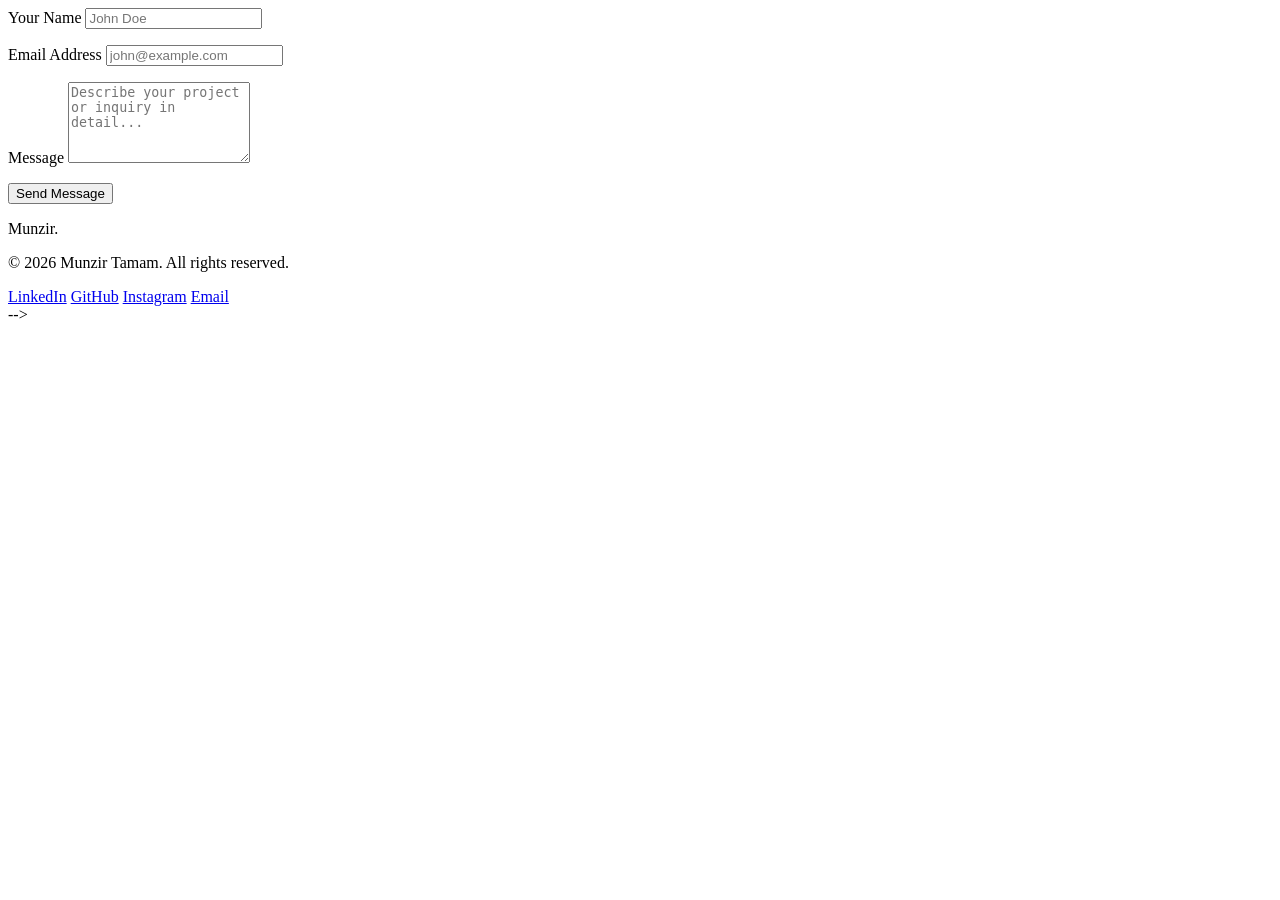
==== contact.html @ 4619d2ed "Initial commit: portofolio statis" ====
<!-- <!DOCTYPE html>
<html lang="en">
<head>
    <meta charset="UTF-8">
    <meta name="viewport" content="width=device-width, initial-scale=1.0">
    <title>Munzir Tamam - Professional System Engineer</title>
    <link rel="stylesheet" href="css/app.css">
    <link rel="stylesheet" href="css/custom.css">
</head>
<body class="bg-slate-50 text-slate-800 antialiased font-sans">

    <header id="main-header" class="fixed top-0 inset-x-0 z-50 transition-all duration-300 bg-white/90 backdrop-blur-md border-b border-slate-200/80 shadow-2xs">

        <nav class="max-w-7xl mx-auto px-4 sm:px-8 flex items-center justify-between h-20 transition-all duration-300" id="main-nav" aria-label="Main Navigation">

            <a href="index.html" class="text-2xl font-bold tracking-tight text-slate-900">
                Munzir<span class="text-blue-600">.</span>
            </a>

            <ul class="hidden md:flex items-center space-x-10 text-base font-bold text-slate-600">
                <li><a href="index.html" class="hover:text-slate-900 transition-colors">Home</a></li>
                <li><a href="experience.html" class="hover:text-slate-900 transition-colors">Experience</a></li>
                <li><a href="skills.html" class="hover:text-slate-900 transition-colors">Skills</a></li>
                <li><a href="projects.html" class="hover:text-slate-900 transition-colors">Projects</a></li>
                <li><a href="contact.html" class="text-blue-600">Contact</a></li>
            </ul>

            <div class="hidden md:block">
                <a href="contact.html" class="px-6 py-3 rounded-xl text-sm font-bold bg-blue-600 hover:bg-blue-500 text-white shadow-lg shadow-blue-600/20 transition-all">
                    Hire Me
                </a>
            </div>

            <button id="menu-toggle" class="md:hidden p-2 rounded-xl border border-slate-200 bg-slate-50 text-slate-700 font-bold cursor-pointer">
                &#9776;
            </button>

        </nav>

        <menu id="mobile-menu" class="hidden max-w-7xl mx-auto px-4 sm:px-8 pb-6 flex flex-col space-y-4 text-base font-bold text-slate-700 border-t border-slate-100 pt-4 md:hidden">
            <li><a href="index.html">Home</a></li>
            <li><a href="experience.html">Experience</a></li>
            <li><a href="skills.html">Skills</a></li>
            <li><a href="projects.html">Projects</a></li>
            <li><a href="contact.html" class="text-blue-600">Contact</a></li>
            <li class="pt-2">
                <a href="contact.html" class="block text-center w-full py-3 rounded-xl bg-blue-600 text-white">Hire Me</a>
            </li>
        </menu>

    </header>

    <main class="pt-24 min-h-[calc(100vh-10rem)]">

        <section class="max-w-7xl mx-auto px-4 sm:px-8 pt-24 pb-20 grid gap-16 md:grid-cols-2 items-start">

            <aside class="flex flex-col justify-between h-full">
                <header>
                    <span class="inline-flex items-center gap-2 px-5 py-2 rounded-full text-sm font-bold bg-blue-50 text-blue-600 border border-blue-100 uppercase tracking-wider mb-6">
                        Get In Touch
                    </span>
                    <h1 class="text-4xl sm:text-6xl font-extrabold text-slate-900 tracking-tight leading-tight">
                        Let's connect.
                    </h1>
                    <p class="mt-6 text-xl text-slate-500 leading-relaxed max-w-xl">
                        Whether you have a question about a system configuration, want to discuss an infrastructure deployment, or just want to say hello, I'd love to hear from you.
                    </p>
                </header>

                <address class="mt-12 not-italic border-t border-slate-200 pt-8 space-y-6 text-lg font-medium text-slate-600">
                    <p class="flex items-center gap-3">
                        <span class="text-blue-600 font-bold" aria-hidden="true">&#9993;&#65039;</span>
                        <a href="mailto:munzirt07@gmail.com" class="text-slate-900 font-bold hover:text-blue-600 transition-colors">munzirt07@gmail.com</a>
                    </p>
                    <p class="flex items-center gap-3">
                        <span class="text-blue-600 font-bold" aria-hidden="true">&#127760;</span>
                        <span>Jakarta, Indonesia</span>
                    </p>
                </address>

                <footer class="mt-12 flex gap-6 text-base font-bold text-slate-400">
                    <a href="https://www.linkedin.com/in/munzirtamam" target="_blank" rel="noopener noreferrer" class="hover:text-slate-900 transition-colors">LinkedIn</a>
                <a href="https://github.com/MunzirT" target="_blank" rel="noopener noreferrer" class="hover:text-slate-900 transition-colors">GitHub</a>
                <a href="https://www.instagram.com/hipopotamam" target="_blank" rel="noopener noreferrer" class="hover:text-slate-900 transition-colors">Instagram</a>
                <a href="mailto:munzirt07@gmail.com" class="hover:text-slate-900 transition-colors">Email</a>
                </footer>
            </aside>

            <!-- FORMULIR STATIS via FormSubmit.co -->
            <form action="https://formsubmit.co/munzirt07@gmail.com" method="POST" class="bg-slate-50/60 p-8 sm:p-10 rounded-3xl border border-slate-200/80 shadow-2xs space-y-8">

                <input type="hidden" name="_subject" value="New Inquiry from Portfolio Website!">
                <input type="hidden" name="_template" value="table">
                <input type="hidden" name="_captcha" value="false">

                <p class="flex flex-col space-y-2.5">
                    <label for="name" class="text-base font-bold text-slate-800">Your Name</label>
                    <input type="text" id="name" name="name" required placeholder="John Doe"
                        class="w-full px-5 py-4 bg-white border border-slate-200 rounded-xl text-base font-medium placeholder-slate-400 focus:outline-hidden focus:border-blue-600 focus:ring-4 focus:ring-blue-100 transition-all">
                </p>

                <p class="flex flex-col space-y-2.5">
                    <label for="email" class="text-base font-bold text-slate-800">Email Address</label>
                    <input type="email" id="email" name="email" required placeholder="john@example.com"
                        class="w-full px-5 py-4 bg-white border border-slate-200 rounded-xl text-base font-medium placeholder-slate-400 focus:outline-hidden focus:border-blue-600 focus:ring-4 focus:ring-blue-100 transition-all">
                </p>

                <p class="flex flex-col space-y-2.5">
                    <label for="message" class="text-base font-bold text-slate-800">Message</label>
                    <textarea id="message" name="message" rows="5" required placeholder="Describe your project or inquiry in detail..."
                        class="w-full px-5 py-4 bg-white border border-slate-200 rounded-xl text-base font-medium placeholder-slate-400 focus:outline-hidden focus:border-blue-600 focus:ring-4 focus:ring-blue-100 transition-all resize-none"></textarea>
                </p>

                <footer class="pt-2">
                    <button type="submit"
                        class="w-full py-4 px-6 rounded-xl bg-blue-600 hover:bg-blue-500 text-white font-bold text-base shadow-lg shadow-blue-600/10 transition-all transform hover:-translate-y-0.5 cursor-pointer">
                        Send Message
                    </button>
                </footer>
            </form>

        </section>

    </main>

    <footer class="border-t border-slate-200 bg-slate-50 py-10 text-sm text-slate-500 font-semibold">
        <div class="max-w-7xl mx-auto px-4 sm:px-8 flex flex-col sm:flex-row items-center justify-between gap-4">
            <span class="text-base font-bold text-slate-900">Munzir.</span>
            <p>&copy; 2026 Munzir Tamam. All rights reserved.</p>
            <div class="flex gap-6">
                <a href="https://www.linkedin.com/in/munzirtamam" target="_blank" rel="noopener noreferrer" class="hover:text-slate-900 transition-colors">LinkedIn</a>
                <a href="https://github.com/MunzirT" target="_blank" rel="noopener noreferrer" class="hover:text-slate-900 transition-colors">GitHub</a>
                <a href="https://www.instagram.com/hipopotamam" target="_blank" rel="noopener noreferrer" class="hover:text-slate-900 transition-colors">Instagram</a>
                <a href="mailto:munzirt07@gmail.com" class="hover:text-slate-900 transition-colors">Email</a>
            </div>
        </div>
    </footer>

    <script src="js/main.js" defer></script>
</body>
</html> -->
---- css/app.css ----
@layer properties{@supports (((-webkit-hyphens:none)) and (not (margin-trim:inline))) or ((-moz-orient:inline) and (not (color:rgb(from red r g b)))){*,:before,:after,::backdrop{--tw-translate-x:0;--tw-translate-y:0;--tw-translate-z:0;--tw-scale-x:1;--tw-scale-y:1;--tw-scale-z:1;--tw-rotate-x:initial;--tw-rotate-y:initial;--tw-rotate-z:initial;--tw-skew-x:initial;--tw-skew-y:initial;--tw-space-y-reverse:0;--tw-space-x-reverse:0;--tw-border-style:solid;--tw-gradient-position:initial;--tw-gradient-from:#0000;--tw-gradient-via:#0000;--tw-gradient-to:#0000;--tw-gradient-stops:initial;--tw-gradient-via-stops:initial;--tw-gradient-from-position:0%;--tw-gradient-via-position:50%;--tw-gradient-to-position:100%;--tw-leading:initial;--tw-font-weight:initial;--tw-tracking:initial;--tw-ordinal:initial;--tw-slashed-zero:initial;--tw-numeric-figure:initial;--tw-numeric-spacing:initial;--tw-numeric-fraction:initial;--tw-shadow:0 0 #0000;--tw-shadow-color:initial;--tw-shadow-alpha:100%;--tw-inset-shadow:0 0 #0000;--tw-inset-shadow-color:initial;--tw-inset-shadow-alpha:100%;--tw-ring-color:initial;--tw-ring-shadow:0 0 #0000;--tw-inset-ring-color:initial;--tw-inset-ring-shadow:0 0 #0000;--tw-ring-inset:initial;--tw-ring-offset-width:0px;--tw-ring-offset-color:#fff;--tw-ring-offset-shadow:0 0 #0000;--tw-backdrop-blur:initial;--tw-backdrop-brightness:initial;--tw-backdrop-contrast:initial;--tw-backdrop-grayscale:initial;--tw-backdrop-hue-rotate:initial;--tw-backdrop-invert:initial;--tw-backdrop-opacity:initial;--tw-backdrop-saturate:initial;--tw-backdrop-sepia:initial;--tw-duration:initial;--tw-ease:initial}}}@layer theme{:root,:host{--font-sans:ui-sans-serif, system-ui, sans-serif, "Apple Color Emoji", "Segoe UI Emoji", "Segoe UI Symbol", "Noto Color Emoji";--font-mono:ui-monospace, SFMono-Regular, Menlo, Monaco, Consolas, "Liberation Mono", "Courier New", monospace;--color-orange-600:oklch(64.6% .222 41.116);--color-emerald-50:oklch(97.9% .021 166.113);--color-emerald-100:oklch(95% .052 163.051);--color-emerald-200:oklch(90.5% .093 164.15);--color-emerald-500:oklch(69.6% .17 162.48);--color-emerald-600:oklch(59.6% .145 163.225);--color-emerald-700:oklch(50.8% .118 165.612);--color-cyan-100:oklch(95.6% .045 203.388);--color-cyan-500:oklch(71.5% .143 215.221);--color-cyan-700:oklch(52% .105 223.128);--color-blue-50:oklch(97% .014 254.604);--color-blue-100:oklch(93.2% .032 255.585);--color-blue-200:oklch(88.2% .059 254.128);--color-blue-400:oklch(70.7% .165 254.624);--color-blue-500:oklch(62.3% .214 259.815);--color-blue-600:oklch(54.6% .245 262.881);--color-blue-700:oklch(48.8% .243 264.376);--color-blue-800:oklch(42.4% .199 265.638);--color-blue-900:oklch(37.9% .146 265.522);--color-slate-50:oklch(98.4% .003 247.858);--color-slate-100:oklch(96.8% .007 247.896);--color-slate-200:oklch(92.9% .013 255.508);--color-slate-300:oklch(86.9% .022 252.894);--color-slate-400:oklch(70.4% .04 256.788);--color-slate-500:oklch(55.4% .046 257.417);--color-slate-600:oklch(44.6% .043 257.281);--color-slate-700:oklch(37.2% .044 257.287);--color-slate-800:oklch(27.9% .041 260.031);--color-slate-900:oklch(20.8% .042 265.755);--color-slate-950:oklch(12.9% .042 264.695);--color-white:#fff;--spacing:.25rem;--container-xs:20rem;--container-xl:36rem;--container-2xl:42rem;--container-3xl:48rem;--container-4xl:56rem;--container-5xl:64rem;--container-6xl:72rem;--container-7xl:80rem;--text-xs:.75rem;--text-xs--line-height:calc(1 / .75);--text-sm:.875rem;--text-sm--line-height:calc(1.25 / .875);--text-base:1rem;--text-base--line-height: 1.5 ;--text-lg:1.125rem;--text-lg--line-height:calc(1.75 / 1.125);--text-xl:1.25rem;--text-xl--line-height:calc(1.75 / 1.25);--text-2xl:1.5rem;--text-2xl--line-height:calc(2 / 1.5);--text-3xl:1.875rem;--text-3xl--line-height: 1.2 ;--text-4xl:2.25rem;--text-4xl--line-height:calc(2.5 / 2.25);--text-5xl:3rem;--text-5xl--line-height:1;--text-6xl:3.75rem;--text-6xl--line-height:1;--font-weight-medium:500;--font-weight-semibold:600;--font-weight-bold:700;--font-weight-extrabold:800;--font-weight-black:900;--tracking-tight:-.025em;--tracking-wide:.025em;--tracking-wider:.05em;--leading-tight:1.25;--leading-relaxed:1.625;--radius-md:.375rem;--radius-lg:.5rem;--radius-xl:.75rem;--radius-2xl:1rem;--radius-3xl:1.5rem;--ease-in:cubic-bezier(.4, 0, 1, 1);--ease-out:cubic-bezier(0, 0, .2, 1);--animate-pulse:pulse 2s cubic-bezier(.4, 0, .6, 1) infinite;--blur-xs:4px;--blur-md:12px;--aspect-video:16 / 9;--default-transition-duration:.15s;--default-transition-timing-function:cubic-bezier(.4, 0, .2, 1);--default-font-family:var(--font-sans);--default-mono-font-family:var(--font-mono)}}@layer base{*,:after,:before,::backdrop{box-sizing:border-box;border:0 solid;margin:0;padding:0}::file-selector-button{box-sizing:border-box;border:0 solid;margin:0;padding:0}html,:host{-webkit-text-size-adjust:100%;tab-size:4;line-height:1.5;font-family:var(--default-font-family,ui-sans-serif, system-ui, sans-serif, "Apple Color Emoji", "Segoe UI Emoji", "Segoe UI Symbol", "Noto Color Emoji");font-feature-settings:var(--default-font-feature-settings,normal);font-variation-settings:var(--default-font-variation-settings,normal);-webkit-tap-highlight-color:transparent}hr{height:0;color:inherit;border-top-width:1px}abbr:where([title]){-webkit-text-decoration:underline dotted;text-decoration:underline dotted}h1,h2,h3,h4,h5,h6{font-size:inherit;font-weight:inherit}a{color:inherit;-webkit-text-decoration:inherit;text-decoration:inherit}b,strong{font-weight:bolder}code,kbd,samp,pre{font-family:var(--default-mono-font-family,ui-monospace, SFMono-Regular, Menlo, Monaco, Consolas, "Liberation Mono", "Courier New", monospace);font-feature-settings:var(--default-mono-font-feature-settings,normal);font-variation-settings:var(--default-mono-font-variation-settings,normal);font-size:1em}small{font-size:80%}sub,sup{vertical-align:baseline;font-size:75%;line-height:0;position:relative}sub{bottom:-.25em}sup{top:-.5em}table{text-indent:0;border-color:inherit;border-collapse:collapse}:-moz-focusring{outline:auto}progress{vertical-align:baseline}summary{display:list-item}ol,ul,menu{list-style:none}img,svg,video,canvas,audio,iframe,embed,object{vertical-align:middle;display:block}img,video{max-width:100%;height:auto}button,input,select,optgroup,textarea{font:inherit;font-feature-settings:inherit;font-variation-settings:inherit;letter-spacing:inherit;color:inherit;opacity:1;background-color:#0000;border-radius:0}::file-selector-button{font:inherit;font-feature-settings:inherit;font-variation-settings:inherit;letter-spacing:inherit;color:inherit;opacity:1;background-color:#0000;border-radius:0}:where(select:is([multiple],[size])) optgroup{font-weight:bolder}:where(select:is([multiple],[size])) optgroup option{padding-inline-start:20px}::file-selector-button{margin-inline-end:4px}::placeholder{opacity:1}@supports (not ((-webkit-appearance:-apple-pay-button))) or (contain-intrinsic-size:1px){::placeholder{color:currentColor}@supports (color:color-mix(in lab,red,red)){::placeholder{color:color-mix(in oklab,currentcolor 50%,transparent)}}}textarea{resize:vertical}::-webkit-search-decoration{-webkit-appearance:none}::-webkit-date-and-time-value{min-height:1lh;text-align:inherit}::-webkit-datetime-edit{display:inline-flex}::-webkit-datetime-edit-fields-wrapper{padding:0}::-webkit-datetime-edit{padding-block:0}::-webkit-datetime-edit-year-field{padding-block:0}::-webkit-datetime-edit-month-field{padding-block:0}::-webkit-datetime-edit-day-field{padding-block:0}::-webkit-datetime-edit-hour-field{padding-block:0}::-webkit-datetime-edit-minute-field{padding-block:0}::-webkit-datetime-edit-second-field{padding-block:0}::-webkit-datetime-edit-millisecond-field{padding-block:0}::-webkit-datetime-edit-meridiem-field{padding-block:0}::-webkit-calendar-picker-indicator{line-height:1}:-moz-ui-invalid{box-shadow:none}button,input:where([type=button],[type=reset],[type=submit]){appearance:button}::file-selector-button{appearance:button}::-webkit-inner-spin-button{height:auto}::-webkit-outer-spin-button{height:auto}[hidden]:where(:not([hidden=until-found])){display:none!important}}@layer components;@layer utilities{.absolute{position:absolute}.fixed{position:fixed}.relative{position:relative}.static{position:static}.inset-0{inset:0}.inset-x-0{inset-inline:0}.-top-24{top:calc(var(--spacing) * -24)}.top-0{top:0}.top-1\/2{top:50%}.top-4{top:calc(var(--spacing) * 4)}.right-4{right:calc(var(--spacing) * 4)}.right-6{right:calc(var(--spacing) * 6)}.bottom-0{bottom:0}.left-1\/2{left:50%}.left-4{left:calc(var(--spacing) * 4)}.z-10{z-index:10}.z-20{z-index:20}.z-50{z-index:50}.container{width:100%}@media(min-width:40rem){.container{max-width:40rem}}@media(min-width:48rem){.container{max-width:48rem}}@media(min-width:64rem){.container{max-width:64rem}}@media(min-width:80rem){.container{max-width:80rem}}@media(min-width:96rem){.container{max-width:96rem}}.m-0{margin:0}.mx-auto{margin-inline:auto}.my-4{margin-block:calc(var(--spacing) * 4)}.my-5{margin-block:calc(var(--spacing) * 5)}.mt-0\.5{margin-top:calc(var(--spacing) * .5)}.mt-1{margin-top:var(--spacing)}.mt-1\.5{margin-top:calc(var(--spacing) * 1.5)}.mt-2{margin-top:calc(var(--spacing) * 2)}.mt-3{margin-top:calc(var(--spacing) * 3)}.mt-4{margin-top:calc(var(--spacing) * 4)}.mt-6{margin-top:calc(var(--spacing) * 6)}.mt-8{margin-top:calc(var(--spacing) * 8)}.mt-10{margin-top:calc(var(--spacing) * 10)}.mt-12{margin-top:calc(var(--spacing) * 12)}.mb-1{margin-bottom:var(--spacing)}.mb-3{margin-bottom:calc(var(--spacing) * 3)}.mb-4{margin-bottom:calc(var(--spacing) * 4)}.mb-6{margin-bottom:calc(var(--spacing) * 6)}.mb-8{margin-bottom:calc(var(--spacing) * 8)}.mb-10{margin-bottom:calc(var(--spacing) * 10)}.mb-12{margin-bottom:calc(var(--spacing) * 12)}.mb-16{margin-bottom:calc(var(--spacing) * 16)}.block{display:block}.contents{display:contents}.flex{display:flex}.grid{display:grid}.hidden{display:none}.inline-block{display:inline-block}.inline-flex{display:inline-flex}.table{display:table}.aspect-video{aspect-ratio:var(--aspect-video)}.h-1{height:var(--spacing)}.h-2{height:calc(var(--spacing) * 2)}.h-2\.5{height:calc(var(--spacing) * 2.5)}.h-3{height:calc(var(--spacing) * 3)}.h-10{height:calc(var(--spacing) * 10)}.h-11{height:calc(var(--spacing) * 11)}.h-12{height:calc(var(--spacing) * 12)}.h-16{height:calc(var(--spacing) * 16)}.h-20{height:calc(var(--spacing) * 20)}.h-48{height:calc(var(--spacing) * 48)}.h-64{height:calc(var(--spacing) * 64)}.h-72{height:calc(var(--spacing) * 72)}.h-\[400px\]{height:400px}.h-full{height:100%}.min-h-\[300px\]{min-height:300px}.min-h-\[340px\]{min-height:340px}.min-h-\[calc\(100vh-10rem\)\]{min-height:calc(100vh - 10rem)}.min-h-screen{min-height:100vh}.w-0\.5{width:calc(var(--spacing) * .5)}.w-2{width:calc(var(--spacing) * 2)}.w-2\.5{width:calc(var(--spacing) * 2.5)}.w-3{width:calc(var(--spacing) * 3)}.w-6{width:calc(var(--spacing) * 6)}.w-8{width:calc(var(--spacing) * 8)}.w-10{width:calc(var(--spacing) * 10)}.w-11{width:calc(var(--spacing) * 11)}.w-12{width:calc(var(--spacing) * 12)}.w-16{width:calc(var(--spacing) * 16)}.w-full{width:100%}.max-w-2xl{max-width:var(--container-2xl)}.max-w-3xl{max-width:var(--container-3xl)}.max-w-4xl{max-width:var(--container-4xl)}.max-w-5xl{max-width:var(--container-5xl)}.max-w-6xl{max-width:var(--container-6xl)}.max-w-7xl{max-width:var(--container-7xl)}.max-w-none{max-width:none}.max-w-xl{max-width:var(--container-xl)}.max-w-xs{max-width:var(--container-xs)}.-translate-x-1\/2{--tw-translate-x: -50% ;translate:var(--tw-translate-x) var(--tw-translate-y)}.-translate-y-1\/2{--tw-translate-y: -50% ;translate:var(--tw-translate-x) var(--tw-translate-y)}.scale-98{--tw-scale-x:98%;--tw-scale-y:98%;--tw-scale-z:98%;scale:var(--tw-scale-x) var(--tw-scale-y)}.scale-100{--tw-scale-x:100%;--tw-scale-y:100%;--tw-scale-z:100%;scale:var(--tw-scale-x) var(--tw-scale-y)}.transform{transform:var(--tw-rotate-x,) var(--tw-rotate-y,) var(--tw-rotate-z,) var(--tw-skew-x,) var(--tw-skew-y,)}.animate-pulse{animation:var(--animate-pulse)}.cursor-pointer{cursor:pointer}.resize-none{resize:none}.list-disc{list-style-type:disc}.list-none{list-style-type:none}.grid-cols-1{grid-template-columns:repeat(1,minmax(0,1fr))}.grid-cols-2{grid-template-columns:repeat(2,minmax(0,1fr))}.flex-col{flex-direction:column}.flex-wrap{flex-wrap:wrap}.items-center{align-items:center}.items-end{align-items:flex-end}.items-start{align-items:flex-start}.justify-between{justify-content:space-between}.justify-center{justify-content:center}.gap-1{gap:var(--spacing)}.gap-1\.5{gap:calc(var(--spacing) * 1.5)}.gap-2{gap:calc(var(--spacing) * 2)}.gap-2\.5{gap:calc(var(--spacing) * 2.5)}.gap-3{gap:calc(var(--spacing) * 3)}.gap-4{gap:calc(var(--spacing) * 4)}.gap-6{gap:calc(var(--spacing) * 6)}.gap-8{gap:calc(var(--spacing) * 8)}.gap-10{gap:calc(var(--spacing) * 10)}.gap-12{gap:calc(var(--spacing) * 12)}.gap-16{gap:calc(var(--spacing) * 16)}:where(.space-y-1\.5>:not(:last-child)){--tw-space-y-reverse:0;margin-block-start:calc(calc(var(--spacing) * 1.5) * var(--tw-space-y-reverse));margin-block-end:calc(calc(var(--spacing) * 1.5) * calc(1 - var(--tw-space-y-reverse)))}:where(.space-y-2>:not(:last-child)){--tw-space-y-reverse:0;margin-block-start:calc(calc(var(--spacing) * 2) * var(--tw-space-y-reverse));margin-block-end:calc(calc(var(--spacing) * 2) * calc(1 - var(--tw-space-y-reverse)))}:where(.space-y-2\.5>:not(:last-child)){--tw-space-y-reverse:0;margin-block-start:calc(calc(var(--spacing) * 2.5) * var(--tw-space-y-reverse));margin-block-end:calc(calc(var(--spacing) * 2.5) * calc(1 - var(--tw-space-y-reverse)))}:where(.space-y-3>:not(:last-child)){--tw-space-y-reverse:0;margin-block-start:calc(calc(var(--spacing) * 3) * var(--tw-space-y-reverse));margin-block-end:calc(calc(var(--spacing) * 3) * calc(1 - var(--tw-space-y-reverse)))}:where(.space-y-4>:not(:last-child)){--tw-space-y-reverse:0;margin-block-start:calc(calc(var(--spacing) * 4) * var(--tw-space-y-reverse));margin-block-end:calc(calc(var(--spacing) * 4) * calc(1 - var(--tw-space-y-reverse)))}:where(.space-y-5>:not(:last-child)){--tw-space-y-reverse:0;margin-block-start:calc(calc(var(--spacing) * 5) * var(--tw-space-y-reverse));margin-block-end:calc(calc(var(--spacing) * 5) * calc(1 - var(--tw-space-y-reverse)))}:where(.space-y-6>:not(:last-child)){--tw-space-y-reverse:0;margin-block-start:calc(calc(var(--spacing) * 6) * var(--tw-space-y-reverse));margin-block-end:calc(calc(var(--spacing) * 6) * calc(1 - var(--tw-space-y-reverse)))}:where(.space-y-8>:not(:last-child)){--tw-space-y-reverse:0;margin-block-start:calc(calc(var(--spacing) * 8) * var(--tw-space-y-reverse));margin-block-end:calc(calc(var(--spacing) * 8) * calc(1 - var(--tw-space-y-reverse)))}:where(.space-y-10>:not(:last-child)){--tw-space-y-reverse:0;margin-block-start:calc(calc(var(--spacing) * 10) * var(--tw-space-y-reverse));margin-block-end:calc(calc(var(--spacing) * 10) * calc(1 - var(--tw-space-y-reverse)))}:where(.space-y-20>:not(:last-child)){--tw-space-y-reverse:0;margin-block-start:calc(calc(var(--spacing) * 20) * var(--tw-space-y-reverse));margin-block-end:calc(calc(var(--spacing) * 20) * calc(1 - var(--tw-space-y-reverse)))}.gap-x-16{column-gap:calc(var(--spacing) * 16)}:where(.space-x-10>:not(:last-child)){--tw-space-x-reverse:0;margin-inline-start:calc(calc(var(--spacing) * 10) * var(--tw-space-x-reverse));margin-inline-end:calc(calc(var(--spacing) * 10) * calc(1 - var(--tw-space-x-reverse)))}.gap-y-6{row-gap:calc(var(--spacing) * 6)}.overflow-hidden{overflow:hidden}.rounded{border-radius:.25rem}.rounded-2xl{border-radius:var(--radius-2xl)}.rounded-3xl{border-radius:var(--radius-3xl)}.rounded-full{border-radius:3.40282e38px}.rounded-lg{border-radius:var(--radius-lg)}.rounded-md{border-radius:var(--radius-md)}.rounded-xl{border-radius:var(--radius-xl)}.border{border-style:var(--tw-border-style);border-width:1px}.border-t{border-top-style:var(--tw-border-style);border-top-width:1px}.border-b{border-bottom-style:var(--tw-border-style);border-bottom-width:1px}.border-blue-100{border-color:var(--color-blue-100)}.border-blue-200{border-color:var(--color-blue-200)}.border-blue-800{border-color:var(--color-blue-800)}.border-slate-50{border-color:var(--color-slate-50)}.border-slate-100{border-color:var(--color-slate-100)}.border-slate-200{border-color:var(--color-slate-200)}.border-slate-200\/40{border-color:#e2e8f066}@supports (color:color-mix(in lab,red,red)){.border-slate-200\/40{border-color:color-mix(in oklab,var(--color-slate-200) 40%,transparent)}}.border-slate-200\/60{border-color:#e2e8f099}@supports (color:color-mix(in lab,red,red)){.border-slate-200\/60{border-color:color-mix(in oklab,var(--color-slate-200) 60%,transparent)}}.border-slate-200\/80{border-color:#e2e8f0cc}@supports (color:color-mix(in lab,red,red)){.border-slate-200\/80{border-color:color-mix(in oklab,var(--color-slate-200) 80%,transparent)}}.border-white\/10{border-color:#ffffff1a}@supports (color:color-mix(in lab,red,red)){.border-white\/10{border-color:color-mix(in oklab,var(--color-white) 10%,transparent)}}.border-white\/20{border-color:#fff3}@supports (color:color-mix(in lab,red,red)){.border-white\/20{border-color:color-mix(in oklab,var(--color-white) 20%,transparent)}}.bg-blue-50{background-color:var(--color-blue-50)}.bg-blue-100{background-color:var(--color-blue-100)}.bg-blue-500{background-color:var(--color-blue-500)}.bg-blue-600{background-color:var(--color-blue-600)}.bg-blue-900{background-color:var(--color-blue-900)}.bg-cyan-100{background-color:var(--color-cyan-100)}.bg-cyan-500{background-color:var(--color-cyan-500)}.bg-emerald-100{background-color:var(--color-emerald-100)}.bg-emerald-500{background-color:var(--color-emerald-500)}.bg-orange-600{background-color:var(--color-orange-600)}.bg-slate-50{background-color:var(--color-slate-50)}.bg-slate-50\/50{background-color:#f8fafc80}@supports (color:color-mix(in lab,red,red)){.bg-slate-50\/50{background-color:color-mix(in oklab,var(--color-slate-50) 50%,transparent)}}.bg-slate-50\/60{background-color:#f8fafc99}@supports (color:color-mix(in lab,red,red)){.bg-slate-50\/60{background-color:color-mix(in oklab,var(--color-slate-50) 60%,transparent)}}.bg-slate-50\/70{background-color:#f8fafcb3}@supports (color:color-mix(in lab,red,red)){.bg-slate-50\/70{background-color:color-mix(in oklab,var(--color-slate-50) 70%,transparent)}}.bg-slate-50\/80{background-color:#f8fafccc}@supports (color:color-mix(in lab,red,red)){.bg-slate-50\/80{background-color:color-mix(in oklab,var(--color-slate-50) 80%,transparent)}}.bg-slate-100{background-color:var(--color-slate-100)}.bg-slate-200{background-color:var(--color-slate-200)}.bg-slate-400{background-color:var(--color-slate-400)}.bg-slate-900{background-color:var(--color-slate-900)}.bg-slate-900\/50{background-color:#0f172b80}@supports (color:color-mix(in lab,red,red)){.bg-slate-900\/50{background-color:color-mix(in oklab,var(--color-slate-900) 50%,transparent)}}.bg-slate-900\/60{background-color:#0f172b99}@supports (color:color-mix(in lab,red,red)){.bg-slate-900\/60{background-color:color-mix(in oklab,var(--color-slate-900) 60%,transparent)}}.bg-slate-950\/80{background-color:#020618cc}@supports (color:color-mix(in lab,red,red)){.bg-slate-950\/80{background-color:color-mix(in oklab,var(--color-slate-950) 80%,transparent)}}.bg-white{background-color:var(--color-white)}.bg-white\/10{background-color:#ffffff1a}@supports (color:color-mix(in lab,red,red)){.bg-white\/10{background-color:color-mix(in oklab,var(--color-white) 10%,transparent)}}.bg-white\/40{background-color:#fff6}@supports (color:color-mix(in lab,red,red)){.bg-white\/40{background-color:color-mix(in oklab,var(--color-white) 40%,transparent)}}.bg-white\/90{background-color:#ffffffe6}@supports (color:color-mix(in lab,red,red)){.bg-white\/90{background-color:color-mix(in oklab,var(--color-white) 90%,transparent)}}.bg-gradient-to-t{--tw-gradient-position:to top in oklab;background-image:linear-gradient(var(--tw-gradient-stops))}.bg-\[radial-gradient\(circle_at_80\%_20\%\,rgba\(255\,255\,255\,0\.08\)\,transparent_40\%\)\]{background-image:radial-gradient(circle at 80% 20%,#ffffff14,#0000 40%)}.from-slate-950\/80{--tw-gradient-from:#020618cc}@supports (color:color-mix(in lab,red,red)){.from-slate-950\/80{--tw-gradient-from:color-mix(in oklab, var(--color-slate-950) 80%, transparent)}}.from-slate-950\/80{--tw-gradient-stops:var(--tw-gradient-via-stops,var(--tw-gradient-position), var(--tw-gradient-from) var(--tw-gradient-from-position), var(--tw-gradient-to) var(--tw-gradient-to-position))}.from-slate-950\/95{--tw-gradient-from:#020618f2}@supports (color:color-mix(in lab,red,red)){.from-slate-950\/95{--tw-gradient-from:color-mix(in oklab, var(--color-slate-950) 95%, transparent)}}.from-slate-950\/95{--tw-gradient-stops:var(--tw-gradient-via-stops,var(--tw-gradient-position), var(--tw-gradient-from) var(--tw-gradient-from-position), var(--tw-gradient-to) var(--tw-gradient-to-position))}.via-slate-950\/70{--tw-gradient-via:#020618b3}@supports (color:color-mix(in lab,red,red)){.via-slate-950\/70{--tw-gradient-via:color-mix(in oklab, var(--color-slate-950) 70%, transparent)}}.via-slate-950\/70{--tw-gradient-via-stops:var(--tw-gradient-position), var(--tw-gradient-from) var(--tw-gradient-from-position), var(--tw-gradient-via) var(--tw-gradient-via-position), var(--tw-gradient-to) var(--tw-gradient-to-position);--tw-gradient-stops:var(--tw-gradient-via-stops)}.to-transparent{--tw-gradient-to:transparent;--tw-gradient-stops:var(--tw-gradient-via-stops,var(--tw-gradient-position), var(--tw-gradient-from) var(--tw-gradient-from-position), var(--tw-gradient-to) var(--tw-gradient-to-position))}.object-contain{object-fit:contain}.object-cover{object-fit:cover}.p-0{padding:0}.p-2{padding:calc(var(--spacing) * 2)}.p-3{padding:calc(var(--spacing) * 3)}.p-4{padding:calc(var(--spacing) * 4)}.p-5{padding:calc(var(--spacing) * 5)}.p-6{padding:calc(var(--spacing) * 6)}.p-8{padding:calc(var(--spacing) * 8)}.p-12{padding:calc(var(--spacing) * 12)}.px-2{padding-inline:calc(var(--spacing) * 2)}.px-2\.5{padding-inline:calc(var(--spacing) * 2.5)}.px-3{padding-inline:calc(var(--spacing) * 3)}.px-4{padding-inline:calc(var(--spacing) * 4)}.px-5{padding-inline:calc(var(--spacing) * 5)}.px-6{padding-inline:calc(var(--spacing) * 6)}.px-8{padding-inline:calc(var(--spacing) * 8)}.py-0\.5{padding-block:calc(var(--spacing) * .5)}.py-1{padding-block:var(--spacing)}.py-1\.5{padding-block:calc(var(--spacing) * 1.5)}.py-2{padding-block:calc(var(--spacing) * 2)}.py-3{padding-block:calc(var(--spacing) * 3)}.py-3\.5{padding-block:calc(var(--spacing) * 3.5)}.py-4{padding-block:calc(var(--spacing) * 4)}.py-5{padding-block:calc(var(--spacing) * 5)}.py-10{padding-block:calc(var(--spacing) * 10)}.py-16{padding-block:calc(var(--spacing) * 16)}.py-20{padding-block:calc(var(--spacing) * 20)}.py-24{padding-block:calc(var(--spacing) * 24)}.pt-0{padding-top:0}.pt-2{padding-top:calc(var(--spacing) * 2)}.pt-4{padding-top:calc(var(--spacing) * 4)}.pt-5{padding-top:calc(var(--spacing) * 5)}.pt-6{padding-top:calc(var(--spacing) * 6)}.pt-8{padding-top:calc(var(--spacing) * 8)}.pt-24{padding-top:calc(var(--spacing) * 24)}.pt-28{padding-top:calc(var(--spacing) * 28)}.pr-12{padding-right:calc(var(--spacing) * 12)}.pb-2{padding-bottom:calc(var(--spacing) * 2)}.pb-4{padding-bottom:calc(var(--spacing) * 4)}.pb-6{padding-bottom:calc(var(--spacing) * 6)}.pb-8{padding-bottom:calc(var(--spacing) * 8)}.pb-12{padding-bottom:calc(var(--spacing) * 12)}.pb-14{padding-bottom:calc(var(--spacing) * 14)}.pb-16{padding-bottom:calc(var(--spacing) * 16)}.pb-20{padding-bottom:calc(var(--spacing) * 20)}.pl-5{padding-left:calc(var(--spacing) * 5)}.pl-12{padding-left:calc(var(--spacing) * 12)}.text-center{text-align:center}.text-left{text-align:left}.text-right{text-align:right}.font-mono{font-family:var(--font-mono)}.font-sans{font-family:var(--font-sans)}.text-2xl{font-size:var(--text-2xl);line-height:var(--tw-leading,var(--text-2xl--line-height))}.text-3xl{font-size:var(--text-3xl);line-height:var(--tw-leading,var(--text-3xl--line-height))}.text-4xl{font-size:var(--text-4xl);line-height:var(--tw-leading,var(--text-4xl--line-height))}.text-base{font-size:var(--text-base);line-height:var(--tw-leading,var(--text-base--line-height))}.text-lg{font-size:var(--text-lg);line-height:var(--tw-leading,var(--text-lg--line-height))}.text-sm{font-size:var(--text-sm);line-height:var(--tw-leading,var(--text-sm--line-height))}.text-xl{font-size:var(--text-xl);line-height:var(--tw-leading,var(--text-xl--line-height))}.text-xs{font-size:var(--text-xs);line-height:var(--tw-leading,var(--text-xs--line-height))}.text-\[10px\]{font-size:10px}.leading-relaxed{--tw-leading:var(--leading-relaxed);line-height:var(--leading-relaxed)}.leading-tight{--tw-leading:var(--leading-tight);line-height:var(--leading-tight)}.font-black{--tw-font-weight:var(--font-weight-black);font-weight:var(--font-weight-black)}.font-bold{--tw-font-weight:var(--font-weight-bold);font-weight:var(--font-weight-bold)}.font-extrabold{--tw-font-weight:var(--font-weight-extrabold);font-weight:var(--font-weight-extrabold)}.font-medium{--tw-font-weight:var(--font-weight-medium);font-weight:var(--font-weight-medium)}.font-semibold{--tw-font-weight:var(--font-weight-semibold);font-weight:var(--font-weight-semibold)}.tracking-tight{--tw-tracking:var(--tracking-tight);letter-spacing:var(--tracking-tight)}.tracking-wide{--tw-tracking:var(--tracking-wide);letter-spacing:var(--tracking-wide)}.tracking-wider{--tw-tracking:var(--tracking-wider);letter-spacing:var(--tracking-wider)}.text-blue-100{color:var(--color-blue-100)}.text-blue-100\/90{color:#dbeafee6}@supports (color:color-mix(in lab,red,red)){.text-blue-100\/90{color:color-mix(in oklab,var(--color-blue-100) 90%,transparent)}}.text-blue-200{color:var(--color-blue-200)}.text-blue-400{color:var(--color-blue-400)}.text-blue-600{color:var(--color-blue-600)}.text-blue-700{color:var(--color-blue-700)}.text-cyan-700{color:var(--color-cyan-700)}.text-emerald-600{color:var(--color-emerald-600)}.text-emerald-700{color:var(--color-emerald-700)}.text-slate-300{color:var(--color-slate-300)}.text-slate-400{color:var(--color-slate-400)}.text-slate-500{color:var(--color-slate-500)}.text-slate-600{color:var(--color-slate-600)}.text-slate-700{color:var(--color-slate-700)}.text-slate-800{color:var(--color-slate-800)}.text-slate-900{color:var(--color-slate-900)}.text-white{color:var(--color-white)}.uppercase{text-transform:uppercase}.italic{font-style:italic}.not-italic{font-style:normal}.ordinal{--tw-ordinal:ordinal;font-variant-numeric:var(--tw-ordinal,) var(--tw-slashed-zero,) var(--tw-numeric-figure,) var(--tw-numeric-spacing,) var(--tw-numeric-fraction,)}.antialiased{-webkit-font-smoothing:antialiased;-moz-osx-font-smoothing:grayscale}.placeholder-slate-400::placeholder{color:var(--color-slate-400)}.opacity-0{opacity:0}.opacity-70{opacity:.7}.opacity-80{opacity:.8}.opacity-100{opacity:1}.shadow-2xs{--tw-shadow:0 1px var(--tw-shadow-color,#0000000d);box-shadow:var(--tw-inset-shadow),var(--tw-inset-ring-shadow),var(--tw-ring-offset-shadow),var(--tw-ring-shadow),var(--tw-shadow)}.shadow-lg{--tw-shadow:0 10px 15px -3px var(--tw-shadow-color,#0000001a), 0 4px 6px -4px var(--tw-shadow-color,#0000001a);box-shadow:var(--tw-inset-shadow),var(--tw-inset-ring-shadow),var(--tw-ring-offset-shadow),var(--tw-ring-shadow),var(--tw-shadow)}.shadow-md{--tw-shadow:0 4px 6px -1px var(--tw-shadow-color,#0000001a), 0 2px 4px -2px var(--tw-shadow-color,#0000001a);box-shadow:var(--tw-inset-shadow),var(--tw-inset-ring-shadow),var(--tw-ring-offset-shadow),var(--tw-ring-shadow),var(--tw-shadow)}.shadow-sm{--tw-shadow:0 1px 3px 0 var(--tw-shadow-color,#0000001a), 0 1px 2px -1px var(--tw-shadow-color,#0000001a);box-shadow:var(--tw-inset-shadow),var(--tw-inset-ring-shadow),var(--tw-ring-offset-shadow),var(--tw-ring-shadow),var(--tw-shadow)}.shadow-xl{--tw-shadow:0 20px 25px -5px var(--tw-shadow-color,#0000001a), 0 8px 10px -6px var(--tw-shadow-color,#0000001a);box-shadow:var(--tw-inset-shadow),var(--tw-inset-ring-shadow),var(--tw-ring-offset-shadow),var(--tw-ring-shadow),var(--tw-shadow)}.shadow-xs{--tw-shadow:0 1px 2px 0 var(--tw-shadow-color,#0000000d);box-shadow:var(--tw-inset-shadow),var(--tw-inset-ring-shadow),var(--tw-ring-offset-shadow),var(--tw-ring-shadow),var(--tw-shadow)}.shadow-blue-600\/10{--tw-shadow-color:#155dfc1a}@supports (color:color-mix(in lab,red,red)){.shadow-blue-600\/10{--tw-shadow-color:color-mix(in oklab, color-mix(in oklab, var(--color-blue-600) 10%, transparent) var(--tw-shadow-alpha), transparent)}}.shadow-blue-600\/20{--tw-shadow-color:#155dfc33}@supports (color:color-mix(in lab,red,red)){.shadow-blue-600\/20{--tw-shadow-color:color-mix(in oklab, color-mix(in oklab, var(--color-blue-600) 20%, transparent) var(--tw-shadow-alpha), transparent)}}.shadow-slate-200\/60{--tw-shadow-color:#e2e8f099}@supports (color:color-mix(in lab,red,red)){.shadow-slate-200\/60{--tw-shadow-color:color-mix(in oklab, color-mix(in oklab, var(--color-slate-200) 60%, transparent) var(--tw-shadow-alpha), transparent)}}.backdrop-blur-md{--tw-backdrop-blur:blur(var(--blur-md));-webkit-backdrop-filter:var(--tw-backdrop-blur,) var(--tw-backdrop-brightness,) var(--tw-backdrop-contrast,) var(--tw-backdrop-grayscale,) var(--tw-backdrop-hue-rotate,) var(--tw-backdrop-invert,) var(--tw-backdrop-opacity,) var(--tw-backdrop-saturate,) var(--tw-backdrop-sepia,);backdrop-filter:var(--tw-backdrop-blur,) var(--tw-backdrop-brightness,) var(--tw-backdrop-contrast,) var(--tw-backdrop-grayscale,) var(--tw-backdrop-hue-rotate,) var(--tw-backdrop-invert,) var(--tw-backdrop-opacity,) var(--tw-backdrop-saturate,) var(--tw-backdrop-sepia,)}.backdrop-blur-xs{--tw-backdrop-blur:blur(var(--blur-xs));-webkit-backdrop-filter:var(--tw-backdrop-blur,) var(--tw-backdrop-brightness,) var(--tw-backdrop-contrast,) var(--tw-backdrop-grayscale,) var(--tw-backdrop-hue-rotate,) var(--tw-backdrop-invert,) var(--tw-backdrop-opacity,) var(--tw-backdrop-saturate,) var(--tw-backdrop-sepia,);backdrop-filter:var(--tw-backdrop-blur,) var(--tw-backdrop-brightness,) var(--tw-backdrop-contrast,) var(--tw-backdrop-grayscale,) var(--tw-backdrop-hue-rotate,) var(--tw-backdrop-invert,) var(--tw-backdrop-opacity,) var(--tw-backdrop-saturate,) var(--tw-backdrop-sepia,)}.transition{transition-property:color,background-color,border-color,outline-color,text-decoration-color,fill,stroke,--tw-gradient-from,--tw-gradient-via,--tw-gradient-to,opacity,box-shadow,transform,translate,scale,rotate,filter,-webkit-backdrop-filter,backdrop-filter,display,content-visibility,overlay,pointer-events;transition-timing-function:var(--tw-ease,var(--default-transition-timing-function));transition-duration:var(--tw-duration,var(--default-transition-duration))}.transition-all{transition-property:all;transition-timing-function:var(--tw-ease,var(--default-transition-timing-function));transition-duration:var(--tw-duration,var(--default-transition-duration))}.transition-colors{transition-property:color,background-color,border-color,outline-color,text-decoration-color,fill,stroke,--tw-gradient-from,--tw-gradient-via,--tw-gradient-to;transition-timing-function:var(--tw-ease,var(--default-transition-timing-function));transition-duration:var(--tw-duration,var(--default-transition-duration))}.transition-shadow{transition-property:box-shadow;transition-timing-function:var(--tw-ease,var(--default-transition-timing-function));transition-duration:var(--tw-duration,var(--default-transition-duration))}.transition-transform{transition-property:transform,translate,scale,rotate;transition-timing-function:var(--tw-ease,var(--default-transition-timing-function));transition-duration:var(--tw-duration,var(--default-transition-duration))}.duration-200{--tw-duration:.2s;transition-duration:.2s}.duration-300{--tw-duration:.3s;transition-duration:.3s}.duration-500{--tw-duration:.5s;transition-duration:.5s}.ease-in{--tw-ease:var(--ease-in);transition-timing-function:var(--ease-in)}.ease-out{--tw-ease:var(--ease-out);transition-timing-function:var(--ease-out)}.select-none{-webkit-user-select:none;user-select:none}@media(hover:hover){.group-hover\:translate-x-1:is(:where(.group):hover *){--tw-translate-x:var(--spacing);translate:var(--tw-translate-x) var(--tw-translate-y)}.group-hover\:scale-105:is(:where(.group):hover *){--tw-scale-x:105%;--tw-scale-y:105%;--tw-scale-z:105%;scale:var(--tw-scale-x) var(--tw-scale-y)}.group-hover\:rotate-12:is(:where(.group):hover *){rotate:12deg}.group-hover\:text-blue-600:is(:where(.group):hover *){color:var(--color-blue-600)}.hover\:-translate-y-0\.5:hover{--tw-translate-y:calc(var(--spacing) * -.5);translate:var(--tw-translate-x) var(--tw-translate-y)}.hover\:scale-110:hover{--tw-scale-x:110%;--tw-scale-y:110%;--tw-scale-z:110%;scale:var(--tw-scale-x) var(--tw-scale-y)}.hover\:bg-blue-100:hover{background-color:var(--color-blue-100)}.hover\:bg-blue-500:hover{background-color:var(--color-blue-500)}.hover\:bg-blue-800:hover{background-color:var(--color-blue-800)}.hover\:bg-slate-100:hover{background-color:var(--color-slate-100)}.hover\:bg-slate-200:hover{background-color:var(--color-slate-200)}.hover\:bg-slate-900:hover{background-color:var(--color-slate-900)}.hover\:bg-slate-900\/90:hover{background-color:#0f172be6}@supports (color:color-mix(in lab,red,red)){.hover\:bg-slate-900\/90:hover{background-color:color-mix(in oklab,var(--color-slate-900) 90%,transparent)}}.hover\:bg-white\/70:hover{background-color:#ffffffb3}@supports (color:color-mix(in lab,red,red)){.hover\:bg-white\/70:hover{background-color:color-mix(in oklab,var(--color-white) 70%,transparent)}}.hover\:text-blue-500:hover{color:var(--color-blue-500)}.hover\:text-blue-600:hover{color:var(--color-blue-600)}.hover\:text-slate-900:hover{color:var(--color-slate-900)}.hover\:underline:hover{text-decoration-line:underline}.hover\:shadow-md:hover{--tw-shadow:0 4px 6px -1px var(--tw-shadow-color,#0000001a), 0 2px 4px -2px var(--tw-shadow-color,#0000001a);box-shadow:var(--tw-inset-shadow),var(--tw-inset-ring-shadow),var(--tw-ring-offset-shadow),var(--tw-ring-shadow),var(--tw-shadow)}}.focus\:border-blue-600:focus{border-color:var(--color-blue-600)}.focus\:ring-4:focus{--tw-ring-shadow:var(--tw-ring-inset,) 0 0 0 calc(4px + var(--tw-ring-offset-width)) var(--tw-ring-color,currentcolor);box-shadow:var(--tw-inset-shadow),var(--tw-inset-ring-shadow),var(--tw-ring-offset-shadow),var(--tw-ring-shadow),var(--tw-shadow)}.focus\:ring-blue-100:focus{--tw-ring-color:var(--color-blue-100)}.focus\:outline-hidden:focus{--tw-outline-style:none;outline-style:none}@media(forced-colors:active){.focus\:outline-hidden:focus{outline-offset:2px;outline:2px solid #0000}}@media(min-width:40rem){.sm\:flex{display:flex}.sm\:h-\[550px\]{height:550px}.sm\:grid-cols-2{grid-template-columns:repeat(2,minmax(0,1fr))}.sm\:flex-row{flex-direction:row}.sm\:p-8{padding:calc(var(--spacing) * 8)}.sm\:p-10{padding:calc(var(--spacing) * 10)}.sm\:px-6{padding-inline:calc(var(--spacing) * 6)}.sm\:px-8{padding-inline:calc(var(--spacing) * 8)}.sm\:text-2xl{font-size:var(--text-2xl);line-height:var(--tw-leading,var(--text-2xl--line-height))}.sm\:text-4xl{font-size:var(--text-4xl);line-height:var(--tw-leading,var(--text-4xl--line-height))}.sm\:text-5xl{font-size:var(--text-5xl);line-height:var(--tw-leading,var(--text-5xl--line-height))}.sm\:text-6xl{font-size:var(--text-6xl);line-height:var(--tw-leading,var(--text-6xl--line-height))}.sm\:text-sm{font-size:var(--text-sm);line-height:var(--tw-leading,var(--text-sm--line-height))}}@media(min-width:48rem){.md\:col-span-2{grid-column:span 2/span 2}.md\:col-span-3{grid-column:span 3/span 3}.md\:block{display:block}.md\:flex{display:flex}.md\:hidden{display:none}.md\:h-auto{height:auto}.md\:w-1\/2{width:50%}.md\:w-\[45\%\]{width:45%}.md\:w-\[46\%\]{width:46%}.md\:grid-cols-2{grid-template-columns:repeat(2,minmax(0,1fr))}.md\:grid-cols-3{grid-template-columns:repeat(3,minmax(0,1fr))}.md\:grid-cols-5{grid-template-columns:repeat(5,minmax(0,1fr))}.md\:flex-row{flex-direction:row}.md\:flex-row-reverse{flex-direction:row-reverse}}@media(min-width:64rem){.lg\:sticky{position:sticky}.lg\:top-28{top:calc(var(--spacing) * 28)}.lg\:col-span-2{grid-column:span 2/span 2}.lg\:grid-cols-3{grid-template-columns:repeat(3,minmax(0,1fr))}.lg\:px-8{padding-inline:calc(var(--spacing) * 8)}}}@property --tw-translate-x{syntax:"*";inherits:false;initial-value:0}@property --tw-translate-y{syntax:"*";inherits:false;initial-value:0}@property --tw-translate-z{syntax:"*";inherits:false;initial-value:0}@property --tw-scale-x{syntax:"*";inherits:false;initial-value:1}@property --tw-scale-y{syntax:"*";inherits:false;initial-value:1}@property --tw-scale-z{syntax:"*";inherits:false;initial-value:1}@property --tw-rotate-x{syntax:"*";inherits:false}@property --tw-rotate-y{syntax:"*";inherits:false}@property --tw-rotate-z{syntax:"*";inherits:false}@property --tw-skew-x{syntax:"*";inherits:false}@property --tw-skew-y{syntax:"*";inherits:false}@property --tw-space-y-reverse{syntax:"*";inherits:false;initial-value:0}@property --tw-space-x-reverse{syntax:"*";inherits:false;initial-value:0}@property --tw-border-style{syntax:"*";inherits:false;initial-value:solid}@property --tw-gradient-position{syntax:"*";inherits:false}@property --tw-gradient-from{syntax:"<color>";inherits:false;initial-value:#0000}@property --tw-gradient-via{syntax:"<color>";inherits:false;initial-value:#0000}@property --tw-gradient-to{syntax:"<color>";inherits:false;initial-value:#0000}@property --tw-gradient-stops{syntax:"*";inherits:false}@property --tw-gradient-via-stops{syntax:"*";inherits:false}@property --tw-gradient-from-position{syntax:"<length-percentage>";inherits:false;initial-value:0%}@property --tw-gradient-via-position{syntax:"<length-percentage>";inherits:false;initial-value:50%}@property --tw-gradient-to-position{syntax:"<length-percentage>";inherits:false;initial-value:100%}@property --tw-leading{syntax:"*";inherits:false}@property --tw-font-weight{syntax:"*";inherits:false}@property --tw-tracking{syntax:"*";inherits:false}@property --tw-ordinal{syntax:"*";inherits:false}@property --tw-slashed-zero{syntax:"*";inherits:false}@property --tw-numeric-figure{syntax:"*";inherits:false}@property --tw-numeric-spacing{syntax:"*";inherits:false}@property --tw-numeric-fraction{syntax:"*";inherits:false}@property --tw-shadow{syntax:"*";inherits:false;initial-value:0 0 #0000}@property --tw-shadow-color{syntax:"*";inherits:false}@property --tw-shadow-alpha{syntax:"<percentage>";inherits:false;initial-value:100%}@property --tw-inset-shadow{syntax:"*";inherits:false;initial-value:0 0 #0000}@property --tw-inset-shadow-color{syntax:"*";inherits:false}@property --tw-inset-shadow-alpha{syntax:"<percentage>";inherits:false;initial-value:100%}@property --tw-ring-color{syntax:"*";inherits:false}@property --tw-ring-shadow{syntax:"*";inherits:false;initial-value:0 0 #0000}@property --tw-inset-ring-color{syntax:"*";inherits:false}@property --tw-inset-ring-shadow{syntax:"*";inherits:false;initial-value:0 0 #0000}@property --tw-ring-inset{syntax:"*";inherits:false}@property --tw-ring-offset-width{syntax:"<length>";inherits:false;initial-value:0}@property --tw-ring-offset-color{syntax:"*";inherits:false;initial-value:#fff}@property --tw-ring-offset-shadow{syntax:"*";inherits:false;initial-value:0 0 #0000}@property --tw-backdrop-blur{syntax:"*";inherits:false}@property --tw-backdrop-brightness{syntax:"*";inherits:false}@property --tw-backdrop-contrast{syntax:"*";inherits:false}@property --tw-backdrop-grayscale{syntax:"*";inherits:false}@property --tw-backdrop-hue-rotate{syntax:"*";inherits:false}@property --tw-backdrop-invert{syntax:"*";inherits:false}@property --tw-backdrop-opacity{syntax:"*";inherits:false}@property --tw-backdrop-saturate{syntax:"*";inherits:false}@property --tw-backdrop-sepia{syntax:"*";inherits:false}@property --tw-duration{syntax:"*";inherits:false}@property --tw-ease{syntax:"*";inherits:false}@keyframes pulse{50%{opacity:.5}}
---- css/custom.css ----
/* Slider states (used with static/js/main.js, replaces the previous Alpine.js x-show sliders) */
[data-slide] {
    display: none;
}

[data-slide].slide-active {
    display: block;
}

[data-slider-dots] button {
    width: 0.625rem;
    height: 0.625rem;
    border-radius: 9999px;
    background-color: rgba(255, 255, 255, 0.4);
    border: none;
    padding: 0;
    cursor: pointer;
    transition: all 0.3s;
}

[data-slider-dots] button:hover {
    background-color: rgba(255, 255, 255, 0.7);
}

[data-slider-dots] button.slide-dot-active {
    background-color: var(--color-blue-500, #2b7fff);
    width: 1.5rem;
}
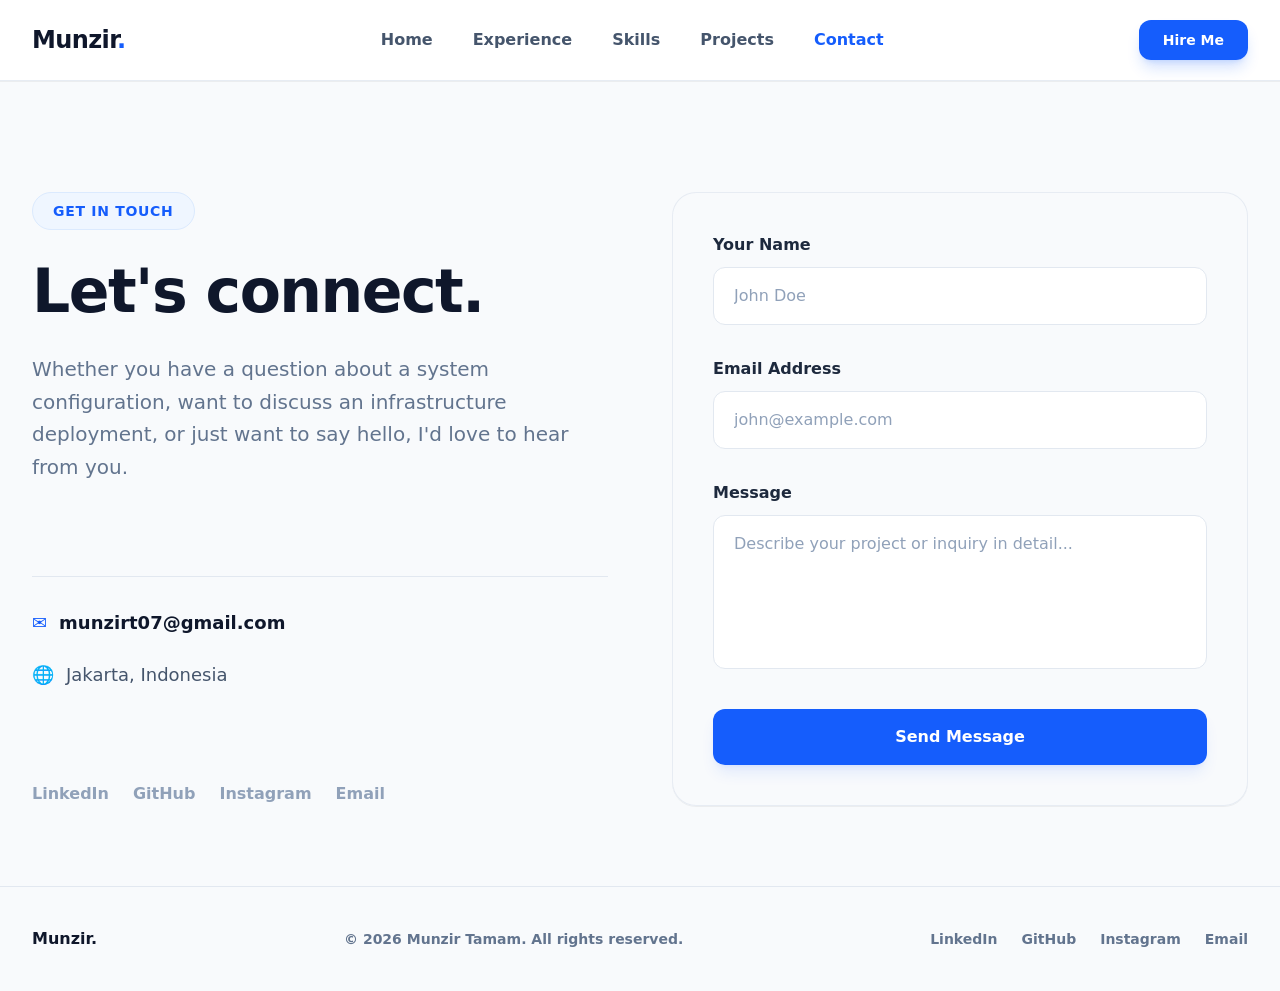
==== commit 3c986c2d: "Initial commit: portofolio statis" ====
--- a/contact.html
+++ b/contact.html
@@ -1,4 +1,4 @@
-<!-- <!DOCTYPE html>
+<!DOCTYPE html>
 <html lang="en">
 <head>
     <meta charset="UTF-8">
@@ -138,4 +138,4 @@
 
     <script src="js/main.js" defer></script>
 </body>
-</html> -->
+</html>
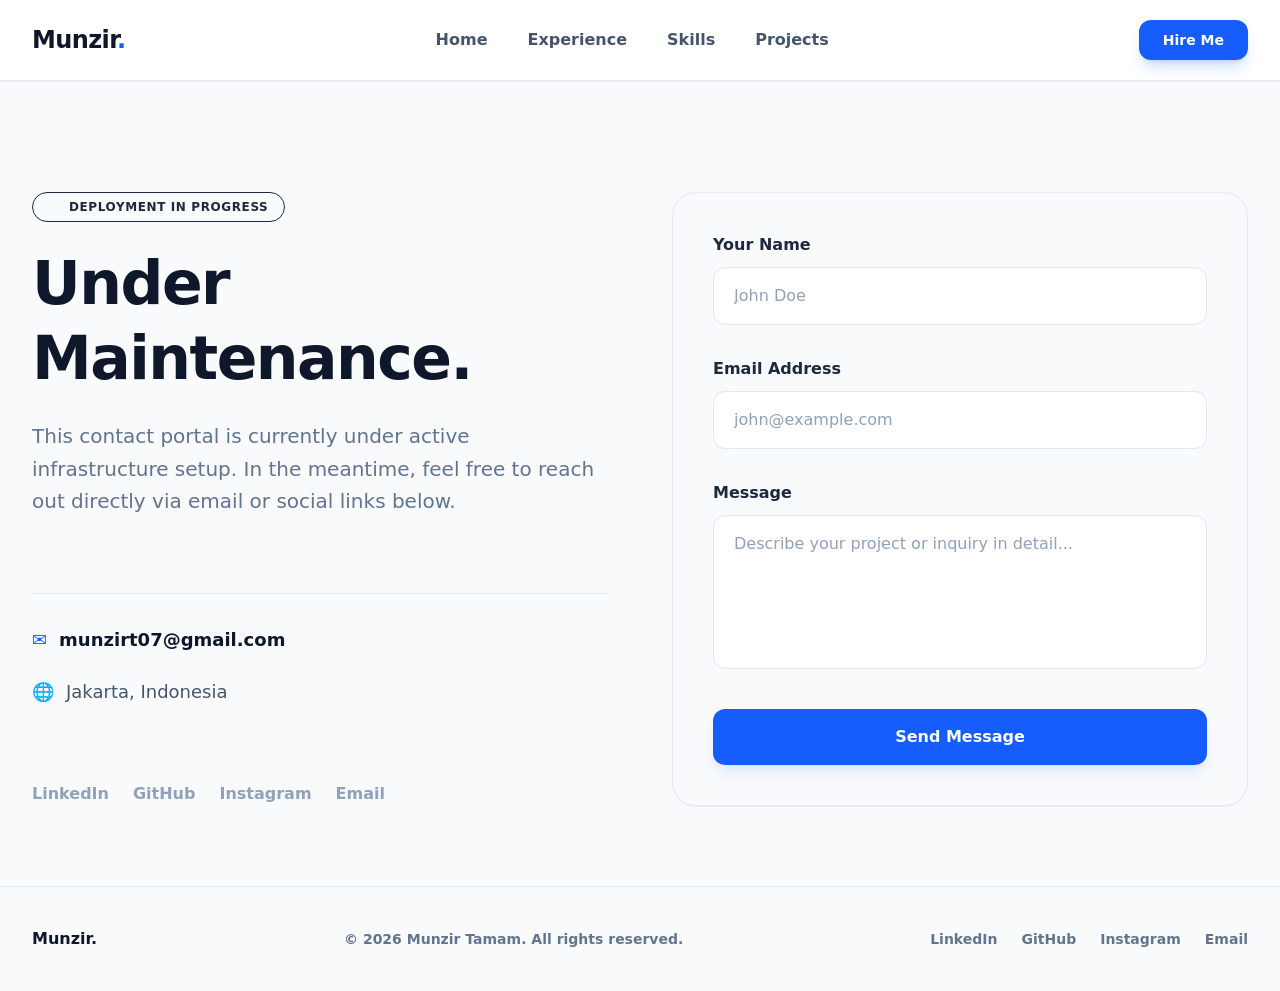
==== commit 26e3e99d: "Initial commit: portofolio statis" ====
--- a/contact.html
+++ b/contact.html
@@ -22,7 +22,7 @@
                 <li><a href="experience.html" class="hover:text-slate-900 transition-colors">Experience</a></li>
                 <li><a href="skills.html" class="hover:text-slate-900 transition-colors">Skills</a></li>
                 <li><a href="projects.html" class="hover:text-slate-900 transition-colors">Projects</a></li>
-                <li><a href="contact.html" class="text-blue-600">Contact</a></li>
+                <!-- <li><a href="contact.html" class="text-blue-600">Contact</a></li> -->
             </ul>
 
             <div class="hidden md:block">
@@ -42,7 +42,7 @@
             <li><a href="experience.html">Experience</a></li>
             <li><a href="skills.html">Skills</a></li>
             <li><a href="projects.html">Projects</a></li>
-            <li><a href="contact.html" class="text-blue-600">Contact</a></li>
+            <!-- <li><a href="contact.html" class="text-blue-600">Contact</a></li> -->
             <li class="pt-2">
                 <a href="contact.html" class="block text-center w-full py-3 rounded-xl bg-blue-600 text-white">Hire Me</a>
             </li>
@@ -55,15 +55,21 @@
         <section class="max-w-7xl mx-auto px-4 sm:px-8 pt-24 pb-20 grid gap-16 md:grid-cols-2 items-start">
 
             <aside class="flex flex-col justify-between h-full">
-                <header>
-                    <span class="inline-flex items-center gap-2 px-5 py-2 rounded-full text-sm font-bold bg-blue-50 text-blue-600 border border-blue-100 uppercase tracking-wider mb-6">
-                        Get In Touch
+            <header>
+                    <!-- Badge Status Merah "Deployment In Progress" -->
+                    <span class="inline-flex items-center gap-2.5 px-4 py-1.5 rounded-full text-xs font-bold bg-rose-50 text-rose-600 border border-rose-200 uppercase tracking-wider mb-6">
+                        <span class="w-2.5 h-2.5 rounded-full bg-rose-500 animate-pulse"></span>
+                        Deployment In Progress
                     </span>
+
+                    <!-- Title -->
                     <h1 class="text-4xl sm:text-6xl font-extrabold text-slate-900 tracking-tight leading-tight">
-                        Let's connect.
+                        Under Maintenance.
                     </h1>
+
+                    <!-- Subtitle / Explanation -->
                     <p class="mt-6 text-xl text-slate-500 leading-relaxed max-w-xl">
-                        Whether you have a question about a system configuration, want to discuss an infrastructure deployment, or just want to say hello, I'd love to hear from you.
+                        This contact portal is currently under active infrastructure setup. In the meantime, feel free to reach out directly via email or social links below.
                     </p>
                 </header>
 
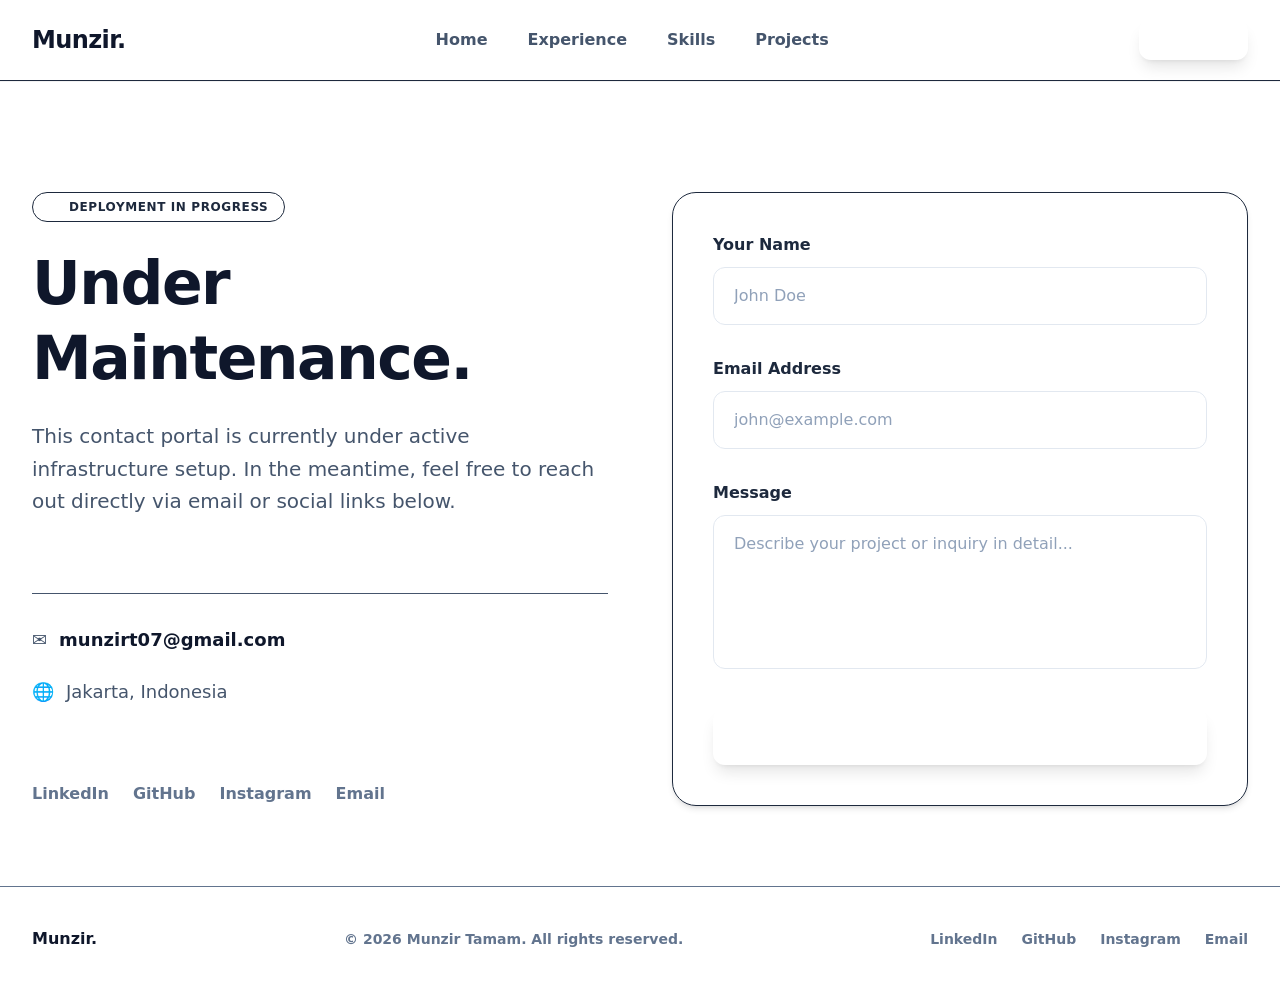
==== commit b0f7c84d: "Initial commit: portofolio statis" ====
--- a/contact.html
+++ b/contact.html
@@ -7,14 +7,14 @@
     <link rel="stylesheet" href="css/app.css">
     <link rel="stylesheet" href="css/custom.css">
 </head>
-<body class="bg-slate-50 text-slate-800 antialiased font-sans">
+<body class="bg-rose-50/70 text-slate-800 antialiased font-sans min-h-screen">
 
-    <header id="main-header" class="fixed top-0 inset-x-0 z-50 transition-all duration-300 bg-white/90 backdrop-blur-md border-b border-slate-200/80 shadow-2xs">
+    <header id="main-header" class="fixed top-0 inset-x-0 z-50 transition-all duration-300 bg-white/80 backdrop-blur-md border-b border-rose-100 shadow-2xs">
 
         <nav class="max-w-7xl mx-auto px-4 sm:px-8 flex items-center justify-between h-20 transition-all duration-300" id="main-nav" aria-label="Main Navigation">
 
             <a href="index.html" class="text-2xl font-bold tracking-tight text-slate-900">
-                Munzir<span class="text-blue-600">.</span>
+                Munzir<span class="text-rose-600">.</span>
             </a>
 
             <ul class="hidden md:flex items-center space-x-10 text-base font-bold text-slate-600">
@@ -22,29 +22,27 @@
                 <li><a href="experience.html" class="hover:text-slate-900 transition-colors">Experience</a></li>
                 <li><a href="skills.html" class="hover:text-slate-900 transition-colors">Skills</a></li>
                 <li><a href="projects.html" class="hover:text-slate-900 transition-colors">Projects</a></li>
-                <!-- <li><a href="contact.html" class="text-blue-600">Contact</a></li> -->
             </ul>
 
             <div class="hidden md:block">
-                <a href="contact.html" class="px-6 py-3 rounded-xl text-sm font-bold bg-blue-600 hover:bg-blue-500 text-white shadow-lg shadow-blue-600/20 transition-all">
+                <a href="contact.html" class="px-6 py-3 rounded-xl text-sm font-bold bg-rose-600 hover:bg-rose-500 text-white shadow-lg shadow-rose-600/20 transition-all">
                     Hire Me
                 </a>
             </div>
 
-            <button id="menu-toggle" class="md:hidden p-2 rounded-xl border border-slate-200 bg-slate-50 text-slate-700 font-bold cursor-pointer">
+            <button id="menu-toggle" class="md:hidden p-2 rounded-xl border border-rose-200 bg-white/80 text-slate-700 font-bold cursor-pointer">
                 &#9776;
             </button>
 
         </nav>
 
-        <menu id="mobile-menu" class="hidden max-w-7xl mx-auto px-4 sm:px-8 pb-6 flex flex-col space-y-4 text-base font-bold text-slate-700 border-t border-slate-100 pt-4 md:hidden">
+        <menu id="mobile-menu" class="hidden max-w-7xl mx-auto px-4 sm:px-8 pb-6 flex flex-col space-y-4 text-base font-bold text-slate-700 border-t border-rose-100 pt-4 md:hidden">
             <li><a href="index.html">Home</a></li>
             <li><a href="experience.html">Experience</a></li>
             <li><a href="skills.html">Skills</a></li>
             <li><a href="projects.html">Projects</a></li>
-            <!-- <li><a href="contact.html" class="text-blue-600">Contact</a></li> -->
             <li class="pt-2">
-                <a href="contact.html" class="block text-center w-full py-3 rounded-xl bg-blue-600 text-white">Hire Me</a>
+                <a href="contact.html" class="block text-center w-full py-3 rounded-xl bg-rose-600 text-white">Hire Me</a>
             </li>
         </menu>
 
@@ -55,10 +53,10 @@
         <section class="max-w-7xl mx-auto px-4 sm:px-8 pt-24 pb-20 grid gap-16 md:grid-cols-2 items-start">
 
             <aside class="flex flex-col justify-between h-full">
-            <header>
-                    <!-- Badge Status Merah "Deployment In Progress" -->
-                    <span class="inline-flex items-center gap-2.5 px-4 py-1.5 rounded-full text-xs font-bold bg-rose-50 text-rose-600 border border-rose-200 uppercase tracking-wider mb-6">
-                        <span class="w-2.5 h-2.5 rounded-full bg-rose-500 animate-pulse"></span>
+                <header>
+                    <!-- Badge Status Deployment -->
+                    <span class="inline-flex items-center gap-2.5 px-4 py-1.5 rounded-full text-xs font-bold bg-rose-100/80 text-rose-700 border border-rose-300 uppercase tracking-wider mb-6">
+                        <span class="w-2.5 h-2.5 rounded-full bg-rose-600 animate-pulse"></span>
                         Deployment In Progress
                     </span>
 
@@ -68,32 +66,32 @@
                     </h1>
 
                     <!-- Subtitle / Explanation -->
-                    <p class="mt-6 text-xl text-slate-500 leading-relaxed max-w-xl">
+                    <p class="mt-6 text-xl text-slate-600 leading-relaxed max-w-xl">
                         This contact portal is currently under active infrastructure setup. In the meantime, feel free to reach out directly via email or social links below.
                     </p>
                 </header>
 
-                <address class="mt-12 not-italic border-t border-slate-200 pt-8 space-y-6 text-lg font-medium text-slate-600">
+                <address class="mt-12 not-italic border-t border-rose-200/60 pt-8 space-y-6 text-lg font-medium text-slate-600">
                     <p class="flex items-center gap-3">
-                        <span class="text-blue-600 font-bold" aria-hidden="true">&#9993;&#65039;</span>
-                        <a href="mailto:munzirt07@gmail.com" class="text-slate-900 font-bold hover:text-blue-600 transition-colors">munzirt07@gmail.com</a>
+                        <span class="text-rose-600 font-bold" aria-hidden="true">&#9993;&#65039;</span>
+                        <a href="mailto:munzirt07@gmail.com" class="text-slate-900 font-bold hover:text-rose-600 transition-colors">munzirt07@gmail.com</a>
                     </p>
                     <p class="flex items-center gap-3">
-                        <span class="text-blue-600 font-bold" aria-hidden="true">&#127760;</span>
+                        <span class="text-rose-600 font-bold" aria-hidden="true">&#127760;</span>
                         <span>Jakarta, Indonesia</span>
                     </p>
                 </address>
 
-                <footer class="mt-12 flex gap-6 text-base font-bold text-slate-400">
+                <footer class="mt-12 flex gap-6 text-base font-bold text-slate-500">
                     <a href="https://www.linkedin.com/in/munzirtamam" target="_blank" rel="noopener noreferrer" class="hover:text-slate-900 transition-colors">LinkedIn</a>
-                <a href="https://github.com/MunzirT" target="_blank" rel="noopener noreferrer" class="hover:text-slate-900 transition-colors">GitHub</a>
-                <a href="https://www.instagram.com/hipopotamam" target="_blank" rel="noopener noreferrer" class="hover:text-slate-900 transition-colors">Instagram</a>
-                <a href="mailto:munzirt07@gmail.com" class="hover:text-slate-900 transition-colors">Email</a>
+                    <a href="https://github.com/MunzirT" target="_blank" rel="noopener noreferrer" class="hover:text-slate-900 transition-colors">GitHub</a>
+                    <a href="https://www.instagram.com/hipopotamam" target="_blank" rel="noopener noreferrer" class="hover:text-slate-900 transition-colors">Instagram</a>
+                    <a href="mailto:munzirt07@gmail.com" class="hover:text-slate-900 transition-colors">Email</a>
                 </footer>
             </aside>
 
-            <!-- FORMULIR STATIS via FormSubmit.co -->
-            <form action="https://formsubmit.co/munzirt07@gmail.com" method="POST" class="bg-slate-50/60 p-8 sm:p-10 rounded-3xl border border-slate-200/80 shadow-2xs space-y-8">
+            <!-- FORMULIR STATIS -->
+            <form action="https://formsubmit.co/munzirt07@gmail.com" method="POST" class="bg-white/80 backdrop-blur-xs p-8 sm:p-10 rounded-3xl border border-rose-200/80 shadow-md shadow-rose-950/5 space-y-8">
 
                 <input type="hidden" name="_subject" value="New Inquiry from Portfolio Website!">
                 <input type="hidden" name="_template" value="table">
@@ -102,24 +100,24 @@
                 <p class="flex flex-col space-y-2.5">
                     <label for="name" class="text-base font-bold text-slate-800">Your Name</label>
                     <input type="text" id="name" name="name" required placeholder="John Doe"
-                        class="w-full px-5 py-4 bg-white border border-slate-200 rounded-xl text-base font-medium placeholder-slate-400 focus:outline-hidden focus:border-blue-600 focus:ring-4 focus:ring-blue-100 transition-all">
+                        class="w-full px-5 py-4 bg-rose-50/30 border border-slate-200 rounded-xl text-base font-medium placeholder-slate-400 focus:outline-hidden focus:border-rose-500 focus:ring-4 focus:ring-rose-100 transition-all">
                 </p>
 
                 <p class="flex flex-col space-y-2.5">
                     <label for="email" class="text-base font-bold text-slate-800">Email Address</label>
                     <input type="email" id="email" name="email" required placeholder="john@example.com"
-                        class="w-full px-5 py-4 bg-white border border-slate-200 rounded-xl text-base font-medium placeholder-slate-400 focus:outline-hidden focus:border-blue-600 focus:ring-4 focus:ring-blue-100 transition-all">
+                        class="w-full px-5 py-4 bg-rose-50/30 border border-slate-200 rounded-xl text-base font-medium placeholder-slate-400 focus:outline-hidden focus:border-rose-500 focus:ring-4 focus:ring-rose-100 transition-all">
                 </p>
 
                 <p class="flex flex-col space-y-2.5">
                     <label for="message" class="text-base font-bold text-slate-800">Message</label>
                     <textarea id="message" name="message" rows="5" required placeholder="Describe your project or inquiry in detail..."
-                        class="w-full px-5 py-4 bg-white border border-slate-200 rounded-xl text-base font-medium placeholder-slate-400 focus:outline-hidden focus:border-blue-600 focus:ring-4 focus:ring-blue-100 transition-all resize-none"></textarea>
+                        class="w-full px-5 py-4 bg-rose-50/30 border border-slate-200 rounded-xl text-base font-medium placeholder-slate-400 focus:outline-hidden focus:border-rose-500 focus:ring-4 focus:ring-rose-100 transition-all resize-none"></textarea>
                 </p>
 
                 <footer class="pt-2">
                     <button type="submit"
-                        class="w-full py-4 px-6 rounded-xl bg-blue-600 hover:bg-blue-500 text-white font-bold text-base shadow-lg shadow-blue-600/10 transition-all transform hover:-translate-y-0.5 cursor-pointer">
+                        class="w-full py-4 px-6 rounded-xl bg-rose-600 hover:bg-rose-500 text-white font-bold text-base shadow-lg shadow-rose-600/20 transition-all transform hover:-translate-y-0.5 cursor-pointer">
                         Send Message
                     </button>
                 </footer>
@@ -129,7 +127,7 @@
 
     </main>
 
-    <footer class="border-t border-slate-200 bg-slate-50 py-10 text-sm text-slate-500 font-semibold">
+    <footer class="border-t border-rose-200/60 bg-white/50 backdrop-blur-xs py-10 text-sm text-slate-500 font-semibold">
         <div class="max-w-7xl mx-auto px-4 sm:px-8 flex flex-col sm:flex-row items-center justify-between gap-4">
             <span class="text-base font-bold text-slate-900">Munzir.</span>
             <p>&copy; 2026 Munzir Tamam. All rights reserved.</p>
@@ -144,4 +142,4 @@
 
     <script src="js/main.js" defer></script>
 </body>
-</html>
+</html>
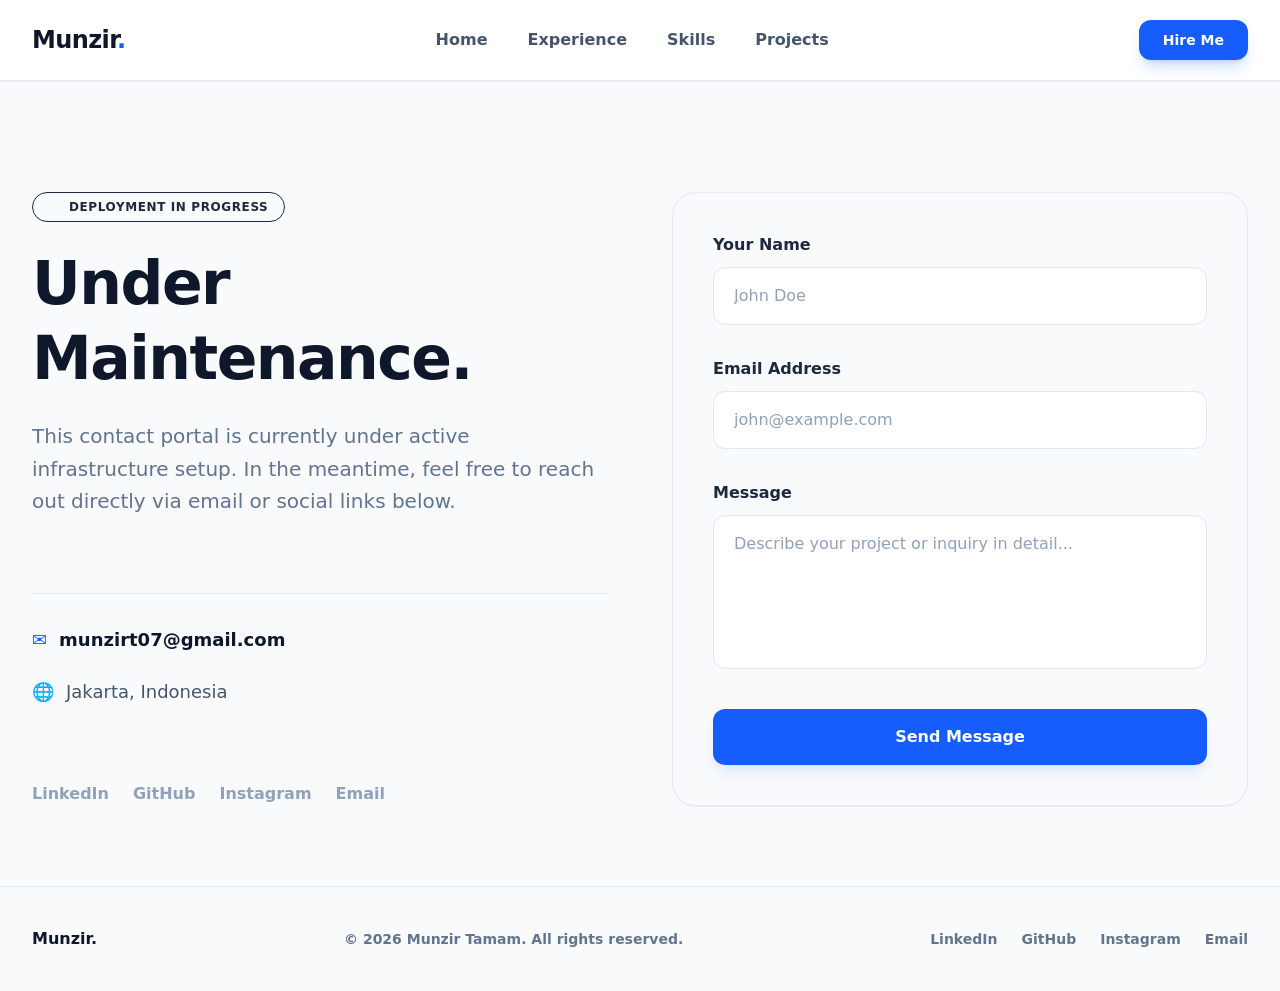
==== commit eea7d5ee: "Initial commit: portofolio statis" ====
--- a/contact.html
+++ b/contact.html
@@ -7,14 +7,14 @@
     <link rel="stylesheet" href="css/app.css">
     <link rel="stylesheet" href="css/custom.css">
 </head>
-<body class="bg-rose-50/70 text-slate-800 antialiased font-sans min-h-screen">
+<body class="bg-slate-50 text-slate-800 antialiased font-sans">
 
-    <header id="main-header" class="fixed top-0 inset-x-0 z-50 transition-all duration-300 bg-white/80 backdrop-blur-md border-b border-rose-100 shadow-2xs">
+    <header id="main-header" class="fixed top-0 inset-x-0 z-50 transition-all duration-300 bg-white/90 backdrop-blur-md border-b border-slate-200/80 shadow-2xs">
 
         <nav class="max-w-7xl mx-auto px-4 sm:px-8 flex items-center justify-between h-20 transition-all duration-300" id="main-nav" aria-label="Main Navigation">
 
             <a href="index.html" class="text-2xl font-bold tracking-tight text-slate-900">
-                Munzir<span class="text-rose-600">.</span>
+                Munzir<span class="text-blue-600">.</span>
             </a>
 
             <ul class="hidden md:flex items-center space-x-10 text-base font-bold text-slate-600">
@@ -22,27 +22,29 @@
                 <li><a href="experience.html" class="hover:text-slate-900 transition-colors">Experience</a></li>
                 <li><a href="skills.html" class="hover:text-slate-900 transition-colors">Skills</a></li>
                 <li><a href="projects.html" class="hover:text-slate-900 transition-colors">Projects</a></li>
+                <!-- <li><a href="contact.html" class="text-blue-600">Contact</a></li> -->
             </ul>
 
             <div class="hidden md:block">
-                <a href="contact.html" class="px-6 py-3 rounded-xl text-sm font-bold bg-rose-600 hover:bg-rose-500 text-white shadow-lg shadow-rose-600/20 transition-all">
+                <a href="contact.html" class="px-6 py-3 rounded-xl text-sm font-bold bg-blue-600 hover:bg-blue-500 text-white shadow-lg shadow-blue-600/20 transition-all">
                     Hire Me
                 </a>
             </div>
 
-            <button id="menu-toggle" class="md:hidden p-2 rounded-xl border border-rose-200 bg-white/80 text-slate-700 font-bold cursor-pointer">
+            <button id="menu-toggle" class="md:hidden p-2 rounded-xl border border-slate-200 bg-slate-50 text-slate-700 font-bold cursor-pointer">
                 &#9776;
             </button>
 
         </nav>
 
-        <menu id="mobile-menu" class="hidden max-w-7xl mx-auto px-4 sm:px-8 pb-6 flex flex-col space-y-4 text-base font-bold text-slate-700 border-t border-rose-100 pt-4 md:hidden">
+        <menu id="mobile-menu" class="hidden max-w-7xl mx-auto px-4 sm:px-8 pb-6 flex flex-col space-y-4 text-base font-bold text-slate-700 border-t border-slate-100 pt-4 md:hidden">
             <li><a href="index.html">Home</a></li>
             <li><a href="experience.html">Experience</a></li>
             <li><a href="skills.html">Skills</a></li>
             <li><a href="projects.html">Projects</a></li>
+            <!-- <li><a href="contact.html" class="text-blue-600">Contact</a></li> -->
             <li class="pt-2">
-                <a href="contact.html" class="block text-center w-full py-3 rounded-xl bg-rose-600 text-white">Hire Me</a>
+                <a href="contact.html" class="block text-center w-full py-3 rounded-xl bg-blue-600 text-white">Hire Me</a>
             </li>
         </menu>
 
@@ -54,9 +56,9 @@
 
             <aside class="flex flex-col justify-between h-full">
                 <header>
-                    <!-- Badge Status Deployment -->
-                    <span class="inline-flex items-center gap-2.5 px-4 py-1.5 rounded-full text-xs font-bold bg-rose-100/80 text-rose-700 border border-rose-300 uppercase tracking-wider mb-6">
-                        <span class="w-2.5 h-2.5 rounded-full bg-rose-600 animate-pulse"></span>
+                    <!-- Badge Status Merah (Deployment In Progress) -->
+                    <span class="inline-flex items-center gap-2.5 px-4 py-1.5 rounded-full text-xs font-bold bg-red-100 text-red-700 border border-red-200 uppercase tracking-wider mb-6">
+                        <span class="w-2.5 h-2.5 rounded-full bg-red-600 animate-pulse"></span>
                         Deployment In Progress
                     </span>
 
@@ -66,32 +68,32 @@
                     </h1>
 
                     <!-- Subtitle / Explanation -->
-                    <p class="mt-6 text-xl text-slate-600 leading-relaxed max-w-xl">
+                    <p class="mt-6 text-xl text-slate-500 leading-relaxed max-w-xl">
                         This contact portal is currently under active infrastructure setup. In the meantime, feel free to reach out directly via email or social links below.
                     </p>
                 </header>
 
-                <address class="mt-12 not-italic border-t border-rose-200/60 pt-8 space-y-6 text-lg font-medium text-slate-600">
+                <address class="mt-12 not-italic border-t border-slate-200 pt-8 space-y-6 text-lg font-medium text-slate-600">
                     <p class="flex items-center gap-3">
-                        <span class="text-rose-600 font-bold" aria-hidden="true">&#9993;&#65039;</span>
-                        <a href="mailto:munzirt07@gmail.com" class="text-slate-900 font-bold hover:text-rose-600 transition-colors">munzirt07@gmail.com</a>
+                        <span class="text-blue-600 font-bold" aria-hidden="true">&#9993;&#65039;</span>
+                        <a href="mailto:munzirt07@gmail.com" class="text-slate-900 font-bold hover:text-blue-600 transition-colors">munzirt07@gmail.com</a>
                     </p>
                     <p class="flex items-center gap-3">
-                        <span class="text-rose-600 font-bold" aria-hidden="true">&#127760;</span>
+                        <span class="text-blue-600 font-bold" aria-hidden="true">&#127760;</span>
                         <span>Jakarta, Indonesia</span>
                     </p>
                 </address>
 
-                <footer class="mt-12 flex gap-6 text-base font-bold text-slate-500">
+                <footer class="mt-12 flex gap-6 text-base font-bold text-slate-400">
                     <a href="https://www.linkedin.com/in/munzirtamam" target="_blank" rel="noopener noreferrer" class="hover:text-slate-900 transition-colors">LinkedIn</a>
-                    <a href="https://github.com/MunzirT" target="_blank" rel="noopener noreferrer" class="hover:text-slate-900 transition-colors">GitHub</a>
-                    <a href="https://www.instagram.com/hipopotamam" target="_blank" rel="noopener noreferrer" class="hover:text-slate-900 transition-colors">Instagram</a>
-                    <a href="mailto:munzirt07@gmail.com" class="hover:text-slate-900 transition-colors">Email</a>
+                <a href="https://github.com/MunzirT" target="_blank" rel="noopener noreferrer" class="hover:text-slate-900 transition-colors">GitHub</a>
+                <a href="https://www.instagram.com/hipopotamam" target="_blank" rel="noopener noreferrer" class="hover:text-slate-900 transition-colors">Instagram</a>
+                <a href="mailto:munzirt07@gmail.com" class="hover:text-slate-900 transition-colors">Email</a>
                 </footer>
             </aside>
 
-            <!-- FORMULIR STATIS -->
-            <form action="https://formsubmit.co/munzirt07@gmail.com" method="POST" class="bg-white/80 backdrop-blur-xs p-8 sm:p-10 rounded-3xl border border-rose-200/80 shadow-md shadow-rose-950/5 space-y-8">
+            <!-- FORMULIR STATIS via FormSubmit.co -->
+            <form action="https://formsubmit.co/munzirt07@gmail.com" method="POST" class="bg-slate-50/60 p-8 sm:p-10 rounded-3xl border border-slate-200/80 shadow-2xs space-y-8">
 
                 <input type="hidden" name="_subject" value="New Inquiry from Portfolio Website!">
                 <input type="hidden" name="_template" value="table">
@@ -100,24 +102,24 @@
                 <p class="flex flex-col space-y-2.5">
                     <label for="name" class="text-base font-bold text-slate-800">Your Name</label>
                     <input type="text" id="name" name="name" required placeholder="John Doe"
-                        class="w-full px-5 py-4 bg-rose-50/30 border border-slate-200 rounded-xl text-base font-medium placeholder-slate-400 focus:outline-hidden focus:border-rose-500 focus:ring-4 focus:ring-rose-100 transition-all">
+                        class="w-full px-5 py-4 bg-white border border-slate-200 rounded-xl text-base font-medium placeholder-slate-400 focus:outline-hidden focus:border-blue-600 focus:ring-4 focus:ring-blue-100 transition-all">
                 </p>
 
                 <p class="flex flex-col space-y-2.5">
                     <label for="email" class="text-base font-bold text-slate-800">Email Address</label>
                     <input type="email" id="email" name="email" required placeholder="john@example.com"
-                        class="w-full px-5 py-4 bg-rose-50/30 border border-slate-200 rounded-xl text-base font-medium placeholder-slate-400 focus:outline-hidden focus:border-rose-500 focus:ring-4 focus:ring-rose-100 transition-all">
+                        class="w-full px-5 py-4 bg-white border border-slate-200 rounded-xl text-base font-medium placeholder-slate-400 focus:outline-hidden focus:border-blue-600 focus:ring-4 focus:ring-blue-100 transition-all">
                 </p>
 
                 <p class="flex flex-col space-y-2.5">
                     <label for="message" class="text-base font-bold text-slate-800">Message</label>
                     <textarea id="message" name="message" rows="5" required placeholder="Describe your project or inquiry in detail..."
-                        class="w-full px-5 py-4 bg-rose-50/30 border border-slate-200 rounded-xl text-base font-medium placeholder-slate-400 focus:outline-hidden focus:border-rose-500 focus:ring-4 focus:ring-rose-100 transition-all resize-none"></textarea>
+                        class="w-full px-5 py-4 bg-white border border-slate-200 rounded-xl text-base font-medium placeholder-slate-400 focus:outline-hidden focus:border-blue-600 focus:ring-4 focus:ring-blue-100 transition-all resize-none"></textarea>
                 </p>
 
                 <footer class="pt-2">
                     <button type="submit"
-                        class="w-full py-4 px-6 rounded-xl bg-rose-600 hover:bg-rose-500 text-white font-bold text-base shadow-lg shadow-rose-600/20 transition-all transform hover:-translate-y-0.5 cursor-pointer">
+                        class="w-full py-4 px-6 rounded-xl bg-blue-600 hover:bg-blue-500 text-white font-bold text-base shadow-lg shadow-blue-600/10 transition-all transform hover:-translate-y-0.5 cursor-pointer">
                         Send Message
                     </button>
                 </footer>
@@ -127,7 +129,7 @@
 
     </main>
 
-    <footer class="border-t border-rose-200/60 bg-white/50 backdrop-blur-xs py-10 text-sm text-slate-500 font-semibold">
+    <footer class="border-t border-slate-200 bg-slate-50 py-10 text-sm text-slate-500 font-semibold">
         <div class="max-w-7xl mx-auto px-4 sm:px-8 flex flex-col sm:flex-row items-center justify-between gap-4">
             <span class="text-base font-bold text-slate-900">Munzir.</span>
             <p>&copy; 2026 Munzir Tamam. All rights reserved.</p>
@@ -142,4 +144,4 @@
 
     <script src="js/main.js" defer></script>
 </body>
-</html>+</html>
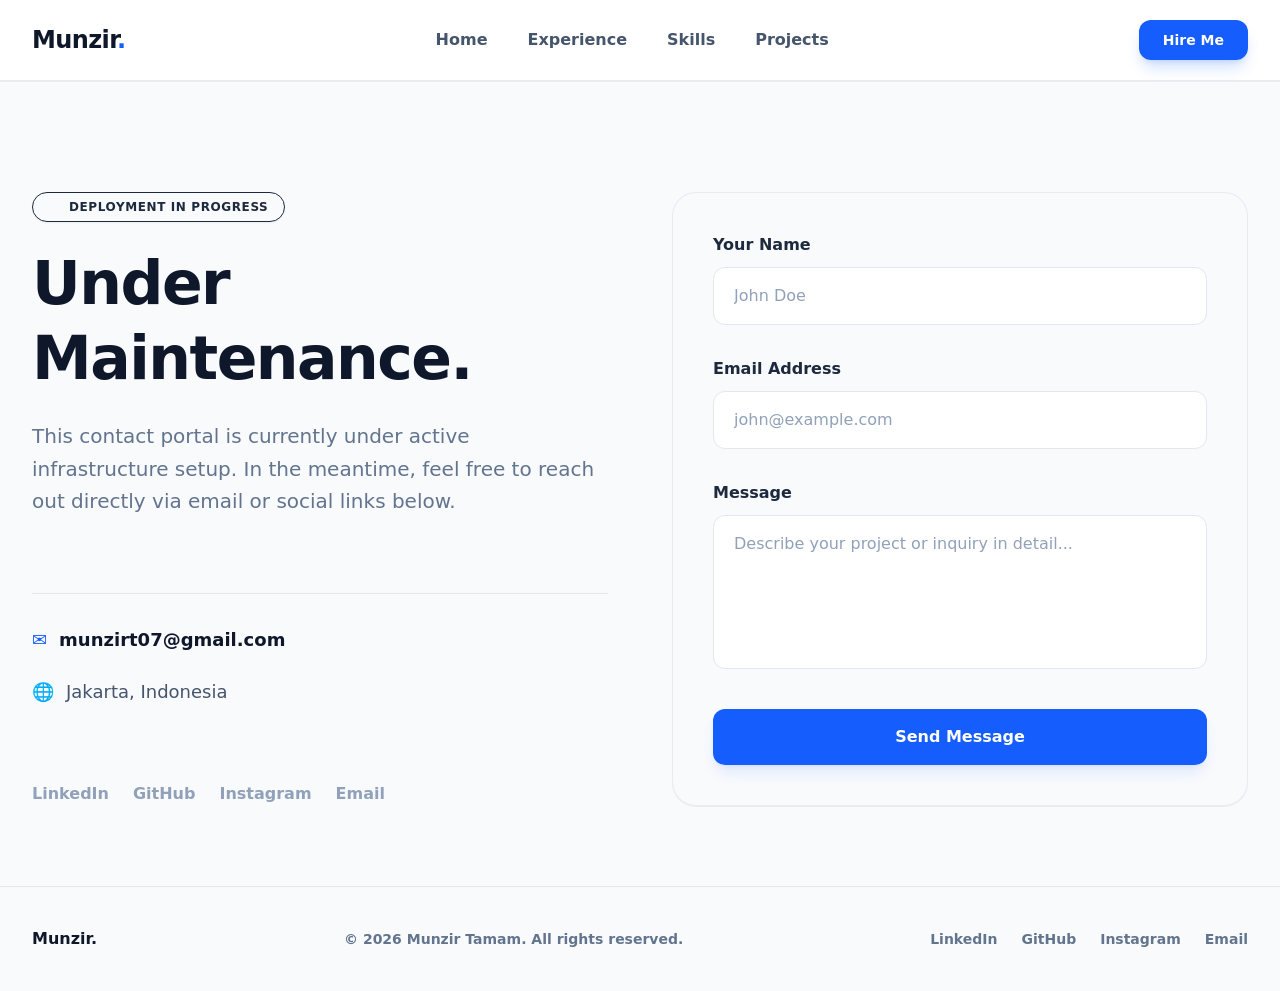
==== commit 5d878b52: "Initial commit: portofolio statis" ====
--- a/contact.html
+++ b/contact.html
@@ -56,11 +56,11 @@
 
             <aside class="flex flex-col justify-between h-full">
                 <header>
-                    <!-- Badge Status Merah (Deployment In Progress) -->
-                    <span class="inline-flex items-center gap-2.5 px-4 py-1.5 rounded-full text-xs font-bold bg-red-100 text-red-700 border border-red-200 uppercase tracking-wider mb-6">
-                        <span class="w-2.5 h-2.5 rounded-full bg-red-600 animate-pulse"></span>
-                        Deployment In Progress
-                    </span>
+                    <!-- (Deployment In Progress) -->
+                <span class="inline-flex items-center gap-2.5 px-4 py-1.5 rounded-full text-xs font-extrabold bg-red-50 text-red-600 border border-red-200/80 uppercase tracking-wider mb-6 shadow-xs">
+                    <span class="w-2.5 h-2.5 rounded-full bg-red-600 animate-pulse"></span>
+                    Deployment In Progress
+                </span>
 
                     <!-- Title -->
                     <h1 class="text-4xl sm:text-6xl font-extrabold text-slate-900 tracking-tight leading-tight">
